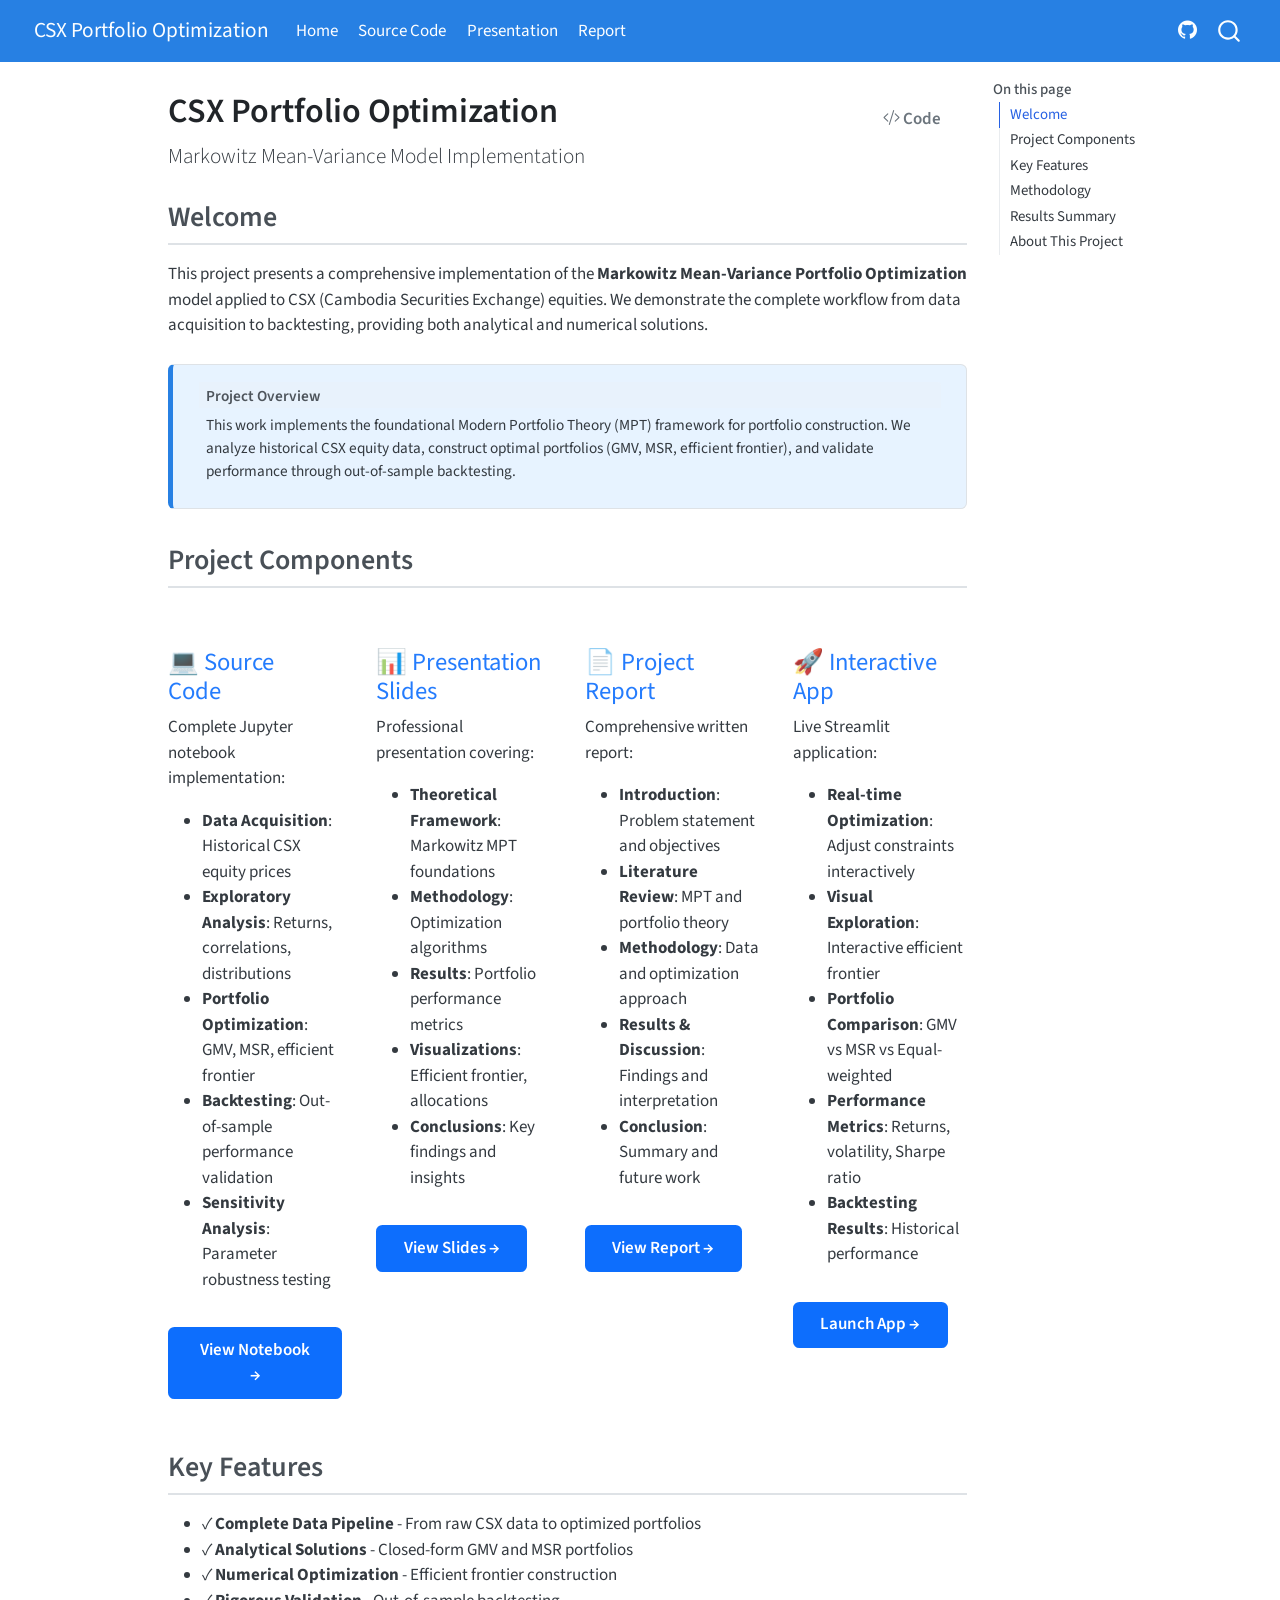
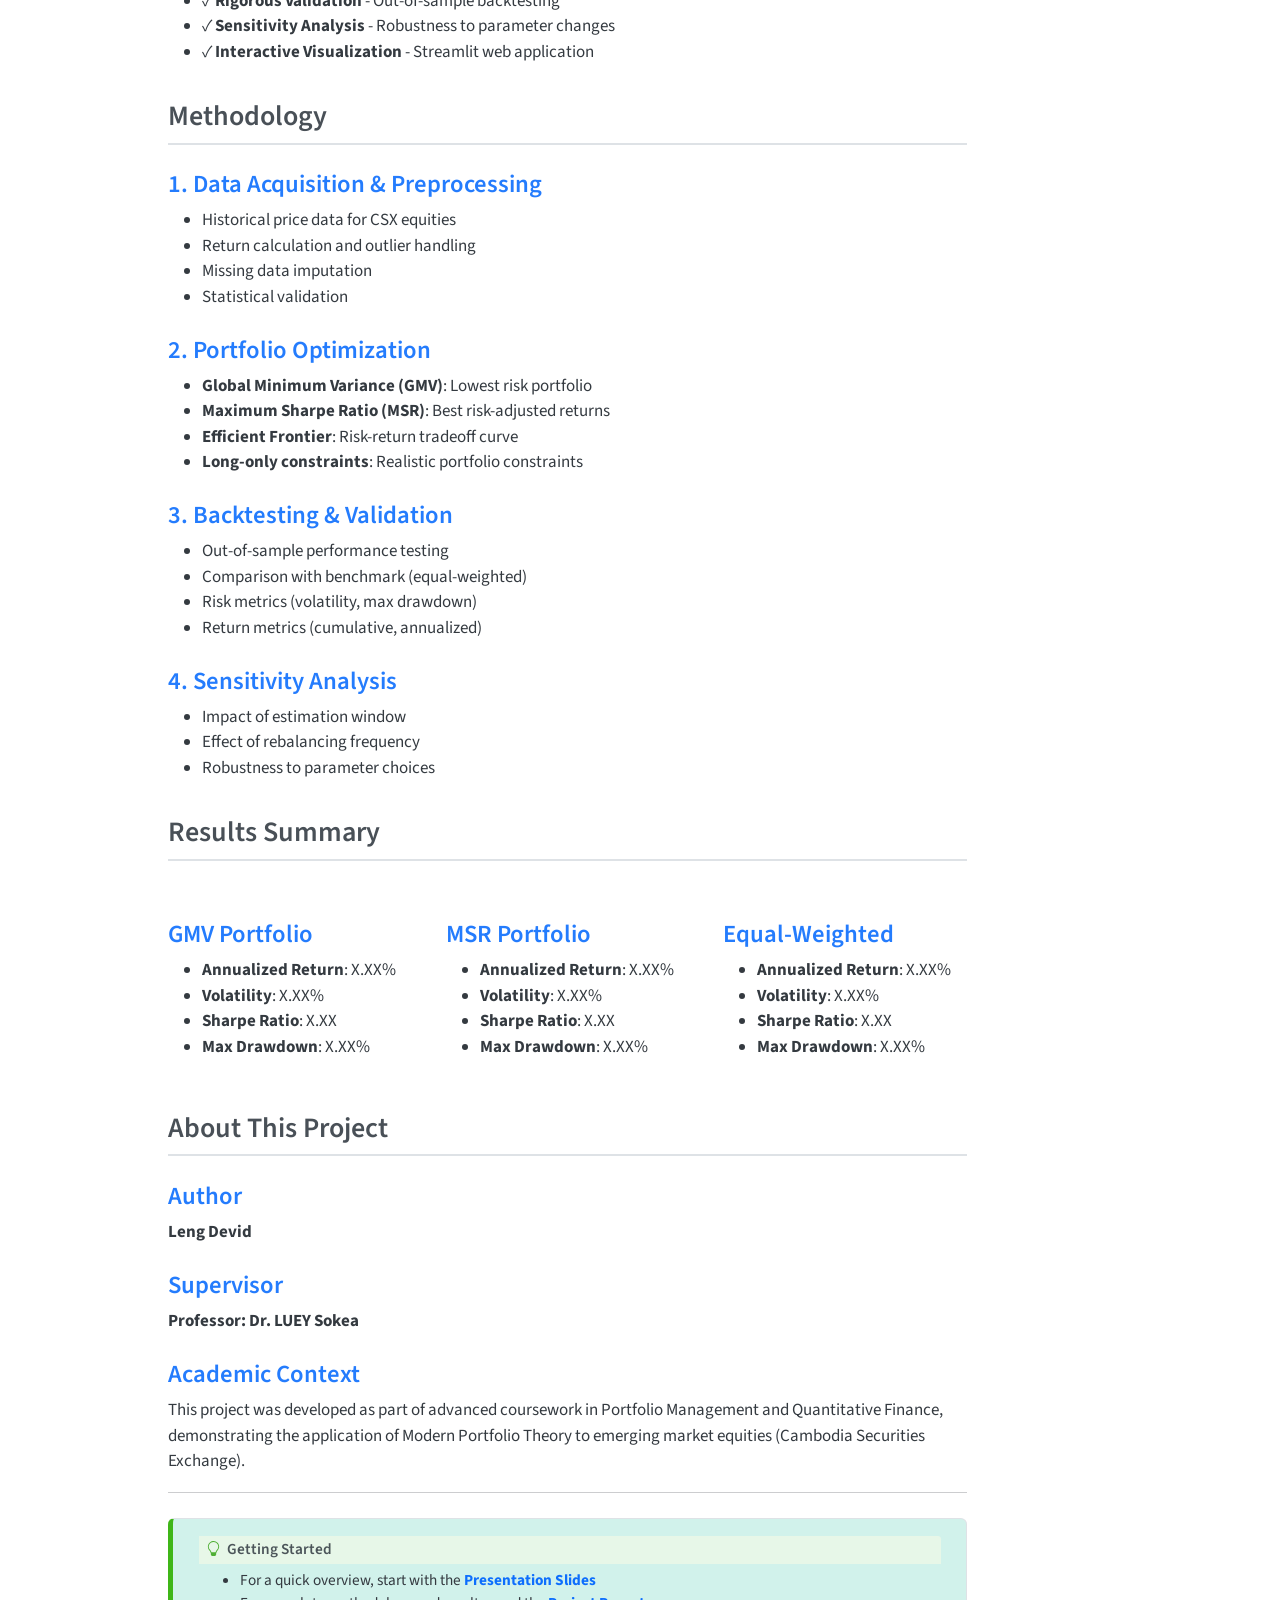
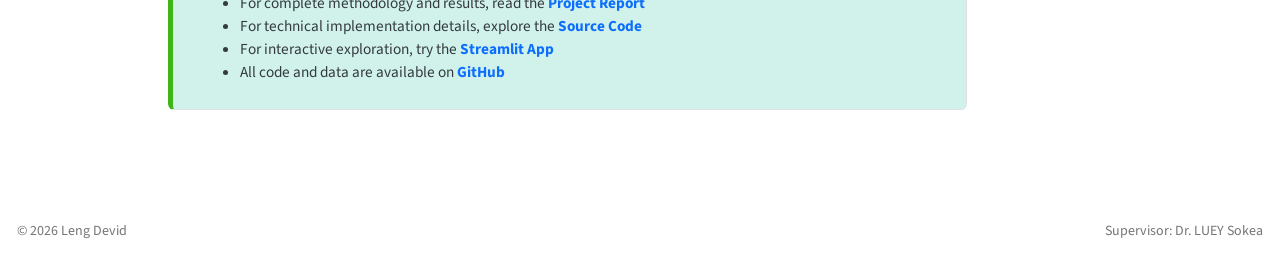
==== docs/index.html @ 21bcdf5c "Initial commit: Add Quarto website for CSX Portfolio Optimization" ====
<!DOCTYPE html>
<html xmlns="http://www.w3.org/1999/xhtml" lang="en" xml:lang="en"><head>

<meta charset="utf-8">
<meta name="generator" content="quarto-1.8.25">

<meta name="viewport" content="width=device-width, initial-scale=1.0, user-scalable=yes">


<title>CSX Portfolio Optimization</title>
<style>
code{white-space: pre-wrap;}
span.smallcaps{font-variant: small-caps;}
div.columns{display: flex; gap: min(4vw, 1.5em);}
div.column{flex: auto; overflow-x: auto;}
div.hanging-indent{margin-left: 1.5em; text-indent: -1.5em;}
ul.task-list{list-style: none;}
ul.task-list li input[type="checkbox"] {
  width: 0.8em;
  margin: 0 0.8em 0.2em -1em; /* quarto-specific, see https://github.com/quarto-dev/quarto-cli/issues/4556 */ 
  vertical-align: middle;
}
/* CSS for syntax highlighting */
html { -webkit-text-size-adjust: 100%; }
pre > code.sourceCode { white-space: pre; position: relative; }
pre > code.sourceCode > span { display: inline-block; line-height: 1.25; }
pre > code.sourceCode > span:empty { height: 1.2em; }
.sourceCode { overflow: visible; }
code.sourceCode > span { color: inherit; text-decoration: inherit; }
div.sourceCode { margin: 1em 0; }
pre.sourceCode { margin: 0; }
@media screen {
div.sourceCode { overflow: auto; }
}
@media print {
pre > code.sourceCode { white-space: pre-wrap; }
pre > code.sourceCode > span { text-indent: -5em; padding-left: 5em; }
}
pre.numberSource code
  { counter-reset: source-line 0; }
pre.numberSource code > span
  { position: relative; left: -4em; counter-increment: source-line; }
pre.numberSource code > span > a:first-child::before
  { content: counter(source-line);
    position: relative; left: -1em; text-align: right; vertical-align: baseline;
    border: none; display: inline-block;
    -webkit-touch-callout: none; -webkit-user-select: none;
    -khtml-user-select: none; -moz-user-select: none;
    -ms-user-select: none; user-select: none;
    padding: 0 4px; width: 4em;
  }
pre.numberSource { margin-left: 3em;  padding-left: 4px; }
div.sourceCode
  {   }
@media screen {
pre > code.sourceCode > span > a:first-child::before { text-decoration: underline; }
}
</style>


<script src="site_libs/quarto-nav/quarto-nav.js"></script>
<script src="site_libs/quarto-nav/headroom.min.js"></script>
<script src="site_libs/clipboard/clipboard.min.js"></script>
<script src="site_libs/quarto-search/autocomplete.umd.js"></script>
<script src="site_libs/quarto-search/fuse.min.js"></script>
<script src="site_libs/quarto-search/quarto-search.js"></script>
<meta name="quarto:offset" content="./">
<link href="./favicon.png" rel="icon" type="image/png">
<script src="site_libs/quarto-html/quarto.js" type="module"></script>
<script src="site_libs/quarto-html/tabsets/tabsets.js" type="module"></script>
<script src="site_libs/quarto-html/axe/axe-check.js" type="module"></script>
<script src="site_libs/quarto-html/popper.min.js"></script>
<script src="site_libs/quarto-html/tippy.umd.min.js"></script>
<script src="site_libs/quarto-html/anchor.min.js"></script>
<link href="site_libs/quarto-html/tippy.css" rel="stylesheet">
<link href="site_libs/quarto-html/quarto-syntax-highlighting-7b89279ff1a6dce999919e0e67d4d9ec.css" rel="stylesheet" id="quarto-text-highlighting-styles">
<script src="site_libs/bootstrap/bootstrap.min.js"></script>
<link href="site_libs/bootstrap/bootstrap-icons.css" rel="stylesheet">
<link href="site_libs/bootstrap/bootstrap-f245066ca199b7326ac6b360085ddf3a.min.css" rel="stylesheet" append-hash="true" id="quarto-bootstrap" data-mode="light">
<script id="quarto-search-options" type="application/json">{
  "location": "navbar",
  "copy-button": false,
  "collapse-after": 3,
  "panel-placement": "end",
  "type": "overlay",
  "limit": 50,
  "keyboard-shortcut": [
    "f",
    "/",
    "s"
  ],
  "show-item-context": false,
  "language": {
    "search-no-results-text": "No results",
    "search-matching-documents-text": "matching documents",
    "search-copy-link-title": "Copy link to search",
    "search-hide-matches-text": "Hide additional matches",
    "search-more-match-text": "more match in this document",
    "search-more-matches-text": "more matches in this document",
    "search-clear-button-title": "Clear",
    "search-text-placeholder": "",
    "search-detached-cancel-button-title": "Cancel",
    "search-submit-button-title": "Submit",
    "search-label": "Search"
  }
}</script>
<style>html{ scroll-behavior: smooth; }</style>


<link rel="stylesheet" href="styles.css">
</head>

<body class="nav-fixed quarto-light">

<div id="quarto-search-results"></div>
  <header id="quarto-header" class="headroom fixed-top">
    <nav class="navbar navbar-expand-lg " data-bs-theme="dark">
      <div class="navbar-container container-fluid">
      <div class="navbar-brand-container mx-auto">
    <a href="./index.html" class="navbar-brand navbar-brand-logo">
    </a>
    <a class="navbar-brand" href="./index.html">
    <span class="navbar-title">CSX Portfolio Optimization</span>
    </a>
  </div>
            <div id="quarto-search" class="" title="Search"></div>
          <button class="navbar-toggler" type="button" data-bs-toggle="collapse" data-bs-target="#navbarCollapse" aria-controls="navbarCollapse" role="menu" aria-expanded="false" aria-label="Toggle navigation" onclick="if (window.quartoToggleHeadroom) { window.quartoToggleHeadroom(); }">
  <span class="navbar-toggler-icon"></span>
</button>
          <div class="collapse navbar-collapse" id="navbarCollapse">
            <ul class="navbar-nav navbar-nav-scroll me-auto">
  <li class="nav-item">
    <a class="nav-link active" href="./index.html" aria-current="page"> 
<span class="menu-text">Home</span></a>
  </li>  
  <li class="nav-item">
    <a class="nav-link" href="./Source_Code/CSX_Portfolio_Optimization.html"> 
<span class="menu-text">Source Code</span></a>
  </li>  
  <li class="nav-item">
    <a class="nav-link" href="./Presentation_Slide/index.html"> 
<span class="menu-text">Presentation</span></a>
  </li>  
  <li class="nav-item">
    <a class="nav-link" href="./Project_Report/index.html"> 
<span class="menu-text">Report</span></a>
  </li>  
</ul>
            <ul class="navbar-nav navbar-nav-scroll ms-auto">
  <li class="nav-item compact">
    <a class="nav-link" href="https://github.com/LENGDEVID/1_CSX_Markowitz_Portfolio_Optimzation"> <i class="bi bi-github" role="img" aria-label="GitHub Repository">
</i> 
<span class="menu-text"></span></a>
  </li>  
</ul>
          </div> <!-- /navcollapse -->
            <div class="quarto-navbar-tools">
</div>
      </div> <!-- /container-fluid -->
    </nav>
</header>
<!-- content -->
<div id="quarto-content" class="quarto-container page-columns page-rows-contents page-layout-article page-navbar">
<!-- sidebar -->
<!-- margin-sidebar -->
    <div id="quarto-margin-sidebar" class="sidebar margin-sidebar">
        <nav id="TOC" role="doc-toc" class="toc-active">
    <h2 id="toc-title">On this page</h2>
   
  <ul>
  <li><a href="#welcome" id="toc-welcome" class="nav-link active" data-scroll-target="#welcome">Welcome</a></li>
  <li><a href="#project-components" id="toc-project-components" class="nav-link" data-scroll-target="#project-components">Project Components</a></li>
  <li><a href="#key-features" id="toc-key-features" class="nav-link" data-scroll-target="#key-features">Key Features</a></li>
  <li><a href="#methodology" id="toc-methodology" class="nav-link" data-scroll-target="#methodology">Methodology</a>
  <ul class="collapse">
  <li><a href="#data-acquisition-preprocessing" id="toc-data-acquisition-preprocessing" class="nav-link" data-scroll-target="#data-acquisition-preprocessing">1. Data Acquisition &amp; Preprocessing</a></li>
  <li><a href="#portfolio-optimization" id="toc-portfolio-optimization" class="nav-link" data-scroll-target="#portfolio-optimization">2. Portfolio Optimization</a></li>
  <li><a href="#backtesting-validation" id="toc-backtesting-validation" class="nav-link" data-scroll-target="#backtesting-validation">3. Backtesting &amp; Validation</a></li>
  <li><a href="#sensitivity-analysis" id="toc-sensitivity-analysis" class="nav-link" data-scroll-target="#sensitivity-analysis">4. Sensitivity Analysis</a></li>
  </ul></li>
  <li><a href="#results-summary" id="toc-results-summary" class="nav-link" data-scroll-target="#results-summary">Results Summary</a></li>
  <li><a href="#about-this-project" id="toc-about-this-project" class="nav-link" data-scroll-target="#about-this-project">About This Project</a>
  <ul class="collapse">
  <li><a href="#author" id="toc-author" class="nav-link" data-scroll-target="#author">Author</a></li>
  <li><a href="#supervisor" id="toc-supervisor" class="nav-link" data-scroll-target="#supervisor">Supervisor</a></li>
  <li><a href="#academic-context" id="toc-academic-context" class="nav-link" data-scroll-target="#academic-context">Academic Context</a></li>
  </ul></li>
  </ul>
</nav>
    </div>
<!-- main -->
<main class="content" id="quarto-document-content">

<header id="title-block-header" class="quarto-title-block default">
<div class="quarto-title">
<div class="quarto-title-block"><div><h1 class="title">CSX Portfolio Optimization</h1><button type="button" class="btn code-tools-button" id="quarto-code-tools-source"><i class="bi"></i> Code</button></div></div>
<p class="subtitle lead">Markowitz Mean-Variance Model Implementation</p>
</div>



<div class="quarto-title-meta">

    
  
    
  </div>
  


</header>


<section id="welcome" class="level2">
<h2 class="anchored" data-anchor-id="welcome">Welcome</h2>
<p>This project presents a comprehensive implementation of the <strong>Markowitz Mean-Variance Portfolio Optimization</strong> model applied to CSX (Cambodia Securities Exchange) equities. We demonstrate the complete workflow from data acquisition to backtesting, providing both analytical and numerical solutions.</p>
<div class="callout callout-style-default callout-note no-icon callout-titled">
<div class="callout-header d-flex align-content-center">
<div class="callout-icon-container">
<i class="callout-icon no-icon"></i>
</div>
<div class="callout-title-container flex-fill">
<span class="screen-reader-only">Note</span>Project Overview
</div>
</div>
<div class="callout-body-container callout-body">
<p>This work implements the foundational Modern Portfolio Theory (MPT) framework for portfolio construction. We analyze historical CSX equity data, construct optimal portfolios (GMV, MSR, efficient frontier), and validate performance through out-of-sample backtesting.</p>
</div>
</div>
</section>
<section id="project-components" class="level2">
<h2 class="anchored" data-anchor-id="project-components">Project Components</h2>
<div class="grid">
<section id="source-code" class="level3 g-col-3">
<h3 class="anchored" data-anchor-id="source-code">💻 <a href="./Source_Code/CSX_Portfolio_Optimization.html">Source Code</a></h3>
<p>Complete Jupyter notebook implementation:</p>
<ul>
<li><strong>Data Acquisition</strong>: Historical CSX equity prices</li>
<li><strong>Exploratory Analysis</strong>: Returns, correlations, distributions</li>
<li><strong>Portfolio Optimization</strong>: GMV, MSR, efficient frontier</li>
<li><strong>Backtesting</strong>: Out-of-sample performance validation</li>
<li><strong>Sensitivity Analysis</strong>: Parameter robustness testing</li>
</ul>
<p><a href="./Source_Code/CSX_Portfolio_Optimization.html" class="btn btn-primary">View Notebook →</a></p>
</section>
<section id="presentation-slides" class="level3 g-col-3">
<h3 class="anchored" data-anchor-id="presentation-slides">📊 <a href="./Presentation_Slide/index.html">Presentation Slides</a></h3>
<p>Professional presentation covering:</p>
<ul>
<li><strong>Theoretical Framework</strong>: Markowitz MPT foundations</li>
<li><strong>Methodology</strong>: Optimization algorithms</li>
<li><strong>Results</strong>: Portfolio performance metrics</li>
<li><strong>Visualizations</strong>: Efficient frontier, allocations</li>
<li><strong>Conclusions</strong>: Key findings and insights</li>
</ul>
<p><a href="./Presentation_Slide/index.html" class="btn btn-primary">View Slides →</a></p>
</section>
<section id="project-report" class="level3 g-col-3">
<h3 class="anchored" data-anchor-id="project-report">📄 <a href="./Project_Report/index.html">Project Report</a></h3>
<p>Comprehensive written report:</p>
<ul>
<li><strong>Introduction</strong>: Problem statement and objectives</li>
<li><strong>Literature Review</strong>: MPT and portfolio theory</li>
<li><strong>Methodology</strong>: Data and optimization approach</li>
<li><strong>Results &amp; Discussion</strong>: Findings and interpretation</li>
<li><strong>Conclusion</strong>: Summary and future work</li>
</ul>
<p><a href="./Project_Report/index.html" class="btn btn-primary">View Report →</a></p>
</section>
<section id="interactive-app" class="level3 g-col-3">
<h3 class="anchored" data-anchor-id="interactive-app">🚀 <a href="https://streamlit.io">Interactive App</a></h3>
<p>Live Streamlit application:</p>
<ul>
<li><strong>Real-time Optimization</strong>: Adjust constraints interactively</li>
<li><strong>Visual Exploration</strong>: Interactive efficient frontier</li>
<li><strong>Portfolio Comparison</strong>: GMV vs MSR vs Equal-weighted</li>
<li><strong>Performance Metrics</strong>: Returns, volatility, Sharpe ratio</li>
<li><strong>Backtesting Results</strong>: Historical performance</li>
</ul>
<p><a href="https://streamlit.io" class="btn btn-primary" target="_blank">Launch App →</a></p>
</section>
</div>
</section>
<section id="key-features" class="level2">
<h2 class="anchored" data-anchor-id="key-features">Key Features</h2>
<ul>
<li>✓ <strong>Complete Data Pipeline</strong> - From raw CSX data to optimized portfolios</li>
<li>✓ <strong>Analytical Solutions</strong> - Closed-form GMV and MSR portfolios</li>
<li>✓ <strong>Numerical Optimization</strong> - Efficient frontier construction</li>
<li>✓ <strong>Rigorous Validation</strong> - Out-of-sample backtesting</li>
<li>✓ <strong>Sensitivity Analysis</strong> - Robustness to parameter changes</li>
<li>✓ <strong>Interactive Visualization</strong> - Streamlit web application</li>
</ul>
</section>
<section id="methodology" class="level2">
<h2 class="anchored" data-anchor-id="methodology">Methodology</h2>
<section id="data-acquisition-preprocessing" class="level3">
<h3 class="anchored" data-anchor-id="data-acquisition-preprocessing">1. Data Acquisition &amp; Preprocessing</h3>
<ul>
<li>Historical price data for CSX equities</li>
<li>Return calculation and outlier handling</li>
<li>Missing data imputation</li>
<li>Statistical validation</li>
</ul>
</section>
<section id="portfolio-optimization" class="level3">
<h3 class="anchored" data-anchor-id="portfolio-optimization">2. Portfolio Optimization</h3>
<ul>
<li><strong>Global Minimum Variance (GMV)</strong>: Lowest risk portfolio</li>
<li><strong>Maximum Sharpe Ratio (MSR)</strong>: Best risk-adjusted returns</li>
<li><strong>Efficient Frontier</strong>: Risk-return tradeoff curve</li>
<li><strong>Long-only constraints</strong>: Realistic portfolio constraints</li>
</ul>
</section>
<section id="backtesting-validation" class="level3">
<h3 class="anchored" data-anchor-id="backtesting-validation">3. Backtesting &amp; Validation</h3>
<ul>
<li>Out-of-sample performance testing</li>
<li>Comparison with benchmark (equal-weighted)</li>
<li>Risk metrics (volatility, max drawdown)</li>
<li>Return metrics (cumulative, annualized)</li>
</ul>
</section>
<section id="sensitivity-analysis" class="level3">
<h3 class="anchored" data-anchor-id="sensitivity-analysis">4. Sensitivity Analysis</h3>
<ul>
<li>Impact of estimation window</li>
<li>Effect of rebalancing frequency</li>
<li>Robustness to parameter choices</li>
</ul>
</section>
</section>
<section id="results-summary" class="level2">
<h2 class="anchored" data-anchor-id="results-summary">Results Summary</h2>
<div class="grid">
<section id="gmv-portfolio" class="level3 g-col-4">
<h3 class="anchored" data-anchor-id="gmv-portfolio">GMV Portfolio</h3>
<ul>
<li><strong>Annualized Return</strong>: X.XX%</li>
<li><strong>Volatility</strong>: X.XX%</li>
<li><strong>Sharpe Ratio</strong>: X.XX</li>
<li><strong>Max Drawdown</strong>: X.XX%</li>
</ul>
</section>
<section id="msr-portfolio" class="level3 g-col-4">
<h3 class="anchored" data-anchor-id="msr-portfolio">MSR Portfolio</h3>
<ul>
<li><strong>Annualized Return</strong>: X.XX%</li>
<li><strong>Volatility</strong>: X.XX%</li>
<li><strong>Sharpe Ratio</strong>: X.XX</li>
<li><strong>Max Drawdown</strong>: X.XX%</li>
</ul>
</section>
<section id="equal-weighted" class="level3 g-col-4">
<h3 class="anchored" data-anchor-id="equal-weighted">Equal-Weighted</h3>
<ul>
<li><strong>Annualized Return</strong>: X.XX%</li>
<li><strong>Volatility</strong>: X.XX%</li>
<li><strong>Sharpe Ratio</strong>: X.XX</li>
<li><strong>Max Drawdown</strong>: X.XX%</li>
</ul>
</section>
</div>
</section>
<section id="about-this-project" class="level2">
<h2 class="anchored" data-anchor-id="about-this-project">About This Project</h2>
<section id="author" class="level3">
<h3 class="anchored" data-anchor-id="author">Author</h3>
<p><strong>Leng Devid</strong></p>
</section>
<section id="supervisor" class="level3">
<h3 class="anchored" data-anchor-id="supervisor">Supervisor</h3>
<p><strong>Professor: Dr.&nbsp;LUEY Sokea</strong></p>
</section>
<section id="academic-context" class="level3">
<h3 class="anchored" data-anchor-id="academic-context">Academic Context</h3>
<p>This project was developed as part of advanced coursework in Portfolio Management and Quantitative Finance, demonstrating the application of Modern Portfolio Theory to emerging market equities (Cambodia Securities Exchange).</p>
<hr>
<div class="callout callout-style-default callout-tip callout-titled">
<div class="callout-header d-flex align-content-center">
<div class="callout-icon-container">
<i class="callout-icon"></i>
</div>
<div class="callout-title-container flex-fill">
<span class="screen-reader-only">Tip</span>Getting Started
</div>
</div>
<div class="callout-body-container callout-body">
<ul>
<li>For a quick overview, start with the <a href="./Presentation_Slide/index.html"><strong>Presentation Slides</strong></a></li>
<li>For complete methodology and results, read the <a href="./Project_Report/index.html"><strong>Project Report</strong></a></li>
<li>For technical implementation details, explore the <a href="./Source_Code/CSX_Portfolio_Optimization.html"><strong>Source Code</strong></a></li>
<li>For interactive exploration, try the <a href="https://streamlit.io"><strong>Streamlit App</strong></a></li>
<li>All code and data are available on <a href="https://github.com/LENGDEVID/1_CSX_Markowitz_Portfolio_Optimzation"><strong>GitHub</strong></a></li>
</ul>
</div>
</div>


<!-- -->

</section>
</section>

</main> <!-- /main -->
<script id="quarto-html-after-body" type="application/javascript">
  window.document.addEventListener("DOMContentLoaded", function (event) {
    const icon = "";
    const anchorJS = new window.AnchorJS();
    anchorJS.options = {
      placement: 'right',
      icon: icon
    };
    anchorJS.add('.anchored');
    const isCodeAnnotation = (el) => {
      for (const clz of el.classList) {
        if (clz.startsWith('code-annotation-')) {                     
          return true;
        }
      }
      return false;
    }
    const onCopySuccess = function(e) {
      // button target
      const button = e.trigger;
      // don't keep focus
      button.blur();
      // flash "checked"
      button.classList.add('code-copy-button-checked');
      var currentTitle = button.getAttribute("title");
      button.setAttribute("title", "Copied!");
      let tooltip;
      if (window.bootstrap) {
        button.setAttribute("data-bs-toggle", "tooltip");
        button.setAttribute("data-bs-placement", "left");
        button.setAttribute("data-bs-title", "Copied!");
        tooltip = new bootstrap.Tooltip(button, 
          { trigger: "manual", 
            customClass: "code-copy-button-tooltip",
            offset: [0, -8]});
        tooltip.show();    
      }
      setTimeout(function() {
        if (tooltip) {
          tooltip.hide();
          button.removeAttribute("data-bs-title");
          button.removeAttribute("data-bs-toggle");
          button.removeAttribute("data-bs-placement");
        }
        button.setAttribute("title", currentTitle);
        button.classList.remove('code-copy-button-checked');
      }, 1000);
      // clear code selection
      e.clearSelection();
    }
    const getTextToCopy = function(trigger) {
      const outerScaffold = trigger.parentElement.cloneNode(true);
      const codeEl = outerScaffold.querySelector('code');
      for (const childEl of codeEl.children) {
        if (isCodeAnnotation(childEl)) {
          childEl.remove();
        }
      }
      return codeEl.innerText;
    }
    const clipboard = new window.ClipboardJS('.code-copy-button:not([data-in-quarto-modal])', {
      text: getTextToCopy
    });
    clipboard.on('success', onCopySuccess);
    if (window.document.getElementById('quarto-embedded-source-code-modal')) {
      const clipboardModal = new window.ClipboardJS('.code-copy-button[data-in-quarto-modal]', {
        text: getTextToCopy,
        container: window.document.getElementById('quarto-embedded-source-code-modal')
      });
      clipboardModal.on('success', onCopySuccess);
    }
    const viewSource = window.document.getElementById('quarto-view-source') ||
                       window.document.getElementById('quarto-code-tools-source');
    if (viewSource) {
      const sourceUrl = viewSource.getAttribute("data-quarto-source-url");
      viewSource.addEventListener("click", function(e) {
        if (sourceUrl) {
          // rstudio viewer pane
          if (/\bcapabilities=\b/.test(window.location)) {
            window.open(sourceUrl);
          } else {
            window.location.href = sourceUrl;
          }
        } else {
          const modal = new bootstrap.Modal(document.getElementById('quarto-embedded-source-code-modal'));
          modal.show();
        }
        return false;
      });
    }
    function toggleCodeHandler(show) {
      return function(e) {
        const detailsSrc = window.document.querySelectorAll(".cell > details > .sourceCode");
        for (let i=0; i<detailsSrc.length; i++) {
          const details = detailsSrc[i].parentElement;
          if (show) {
            details.open = true;
          } else {
            details.removeAttribute("open");
          }
        }
        const cellCodeDivs = window.document.querySelectorAll(".cell > .sourceCode");
        const fromCls = show ? "hidden" : "unhidden";
        const toCls = show ? "unhidden" : "hidden";
        for (let i=0; i<cellCodeDivs.length; i++) {
          const codeDiv = cellCodeDivs[i];
          if (codeDiv.classList.contains(fromCls)) {
            codeDiv.classList.remove(fromCls);
            codeDiv.classList.add(toCls);
          } 
        }
        return false;
      }
    }
    const hideAllCode = window.document.getElementById("quarto-hide-all-code");
    if (hideAllCode) {
      hideAllCode.addEventListener("click", toggleCodeHandler(false));
    }
    const showAllCode = window.document.getElementById("quarto-show-all-code");
    if (showAllCode) {
      showAllCode.addEventListener("click", toggleCodeHandler(true));
    }
      var localhostRegex = new RegExp(/^(?:http|https):\/\/localhost\:?[0-9]*\//);
      var mailtoRegex = new RegExp(/^mailto:/);
        var filterRegex = new RegExp('/' + window.location.host + '/');
      var isInternal = (href) => {
          return filterRegex.test(href) || localhostRegex.test(href) || mailtoRegex.test(href);
      }
      // Inspect non-navigation links and adorn them if external
     var links = window.document.querySelectorAll('a[href]:not(.nav-link):not(.navbar-brand):not(.toc-action):not(.sidebar-link):not(.sidebar-item-toggle):not(.pagination-link):not(.no-external):not([aria-hidden]):not(.dropdown-item):not(.quarto-navigation-tool):not(.about-link)');
      for (var i=0; i<links.length; i++) {
        const link = links[i];
        if (!isInternal(link.href)) {
          // undo the damage that might have been done by quarto-nav.js in the case of
          // links that we want to consider external
          if (link.dataset.originalHref !== undefined) {
            link.href = link.dataset.originalHref;
          }
            // target, if specified
            link.setAttribute("target", "_blank");
            if (link.getAttribute("rel") === null) {
              link.setAttribute("rel", "noopener");
            }
        }
      }
    function tippyHover(el, contentFn, onTriggerFn, onUntriggerFn) {
      const config = {
        allowHTML: true,
        maxWidth: 500,
        delay: 100,
        arrow: false,
        appendTo: function(el) {
            return el.parentElement;
        },
        interactive: true,
        interactiveBorder: 10,
        theme: 'quarto',
        placement: 'bottom-start',
      };
      if (contentFn) {
        config.content = contentFn;
      }
      if (onTriggerFn) {
        config.onTrigger = onTriggerFn;
      }
      if (onUntriggerFn) {
        config.onUntrigger = onUntriggerFn;
      }
      window.tippy(el, config); 
    }
    const noterefs = window.document.querySelectorAll('a[role="doc-noteref"]');
    for (var i=0; i<noterefs.length; i++) {
      const ref = noterefs[i];
      tippyHover(ref, function() {
        // use id or data attribute instead here
        let href = ref.getAttribute('data-footnote-href') || ref.getAttribute('href');
        try { href = new URL(href).hash; } catch {}
        const id = href.replace(/^#\/?/, "");
        const note = window.document.getElementById(id);
        if (note) {
          return note.innerHTML;
        } else {
          return "";
        }
      });
    }
    const xrefs = window.document.querySelectorAll('a.quarto-xref');
    const processXRef = (id, note) => {
      // Strip column container classes
      const stripColumnClz = (el) => {
        el.classList.remove("page-full", "page-columns");
        if (el.children) {
          for (const child of el.children) {
            stripColumnClz(child);
          }
        }
      }
      stripColumnClz(note)
      if (id === null || id.startsWith('sec-')) {
        // Special case sections, only their first couple elements
        const container = document.createElement("div");
        if (note.children && note.children.length > 2) {
          container.appendChild(note.children[0].cloneNode(true));
          for (let i = 1; i < note.children.length; i++) {
            const child = note.children[i];
            if (child.tagName === "P" && child.innerText === "") {
              continue;
            } else {
              container.appendChild(child.cloneNode(true));
              break;
            }
          }
          if (window.Quarto?.typesetMath) {
            window.Quarto.typesetMath(container);
          }
          return container.innerHTML
        } else {
          if (window.Quarto?.typesetMath) {
            window.Quarto.typesetMath(note);
          }
          return note.innerHTML;
        }
      } else {
        // Remove any anchor links if they are present
        const anchorLink = note.querySelector('a.anchorjs-link');
        if (anchorLink) {
          anchorLink.remove();
        }
        if (window.Quarto?.typesetMath) {
          window.Quarto.typesetMath(note);
        }
        if (note.classList.contains("callout")) {
          return note.outerHTML;
        } else {
          return note.innerHTML;
        }
      }
    }
    for (var i=0; i<xrefs.length; i++) {
      const xref = xrefs[i];
      tippyHover(xref, undefined, function(instance) {
        instance.disable();
        let url = xref.getAttribute('href');
        let hash = undefined; 
        if (url.startsWith('#')) {
          hash = url;
        } else {
          try { hash = new URL(url).hash; } catch {}
        }
        if (hash) {
          const id = hash.replace(/^#\/?/, "");
          const note = window.document.getElementById(id);
          if (note !== null) {
            try {
              const html = processXRef(id, note.cloneNode(true));
              instance.setContent(html);
            } finally {
              instance.enable();
              instance.show();
            }
          } else {
            // See if we can fetch this
            fetch(url.split('#')[0])
            .then(res => res.text())
            .then(html => {
              const parser = new DOMParser();
              const htmlDoc = parser.parseFromString(html, "text/html");
              const note = htmlDoc.getElementById(id);
              if (note !== null) {
                const html = processXRef(id, note);
                instance.setContent(html);
              } 
            }).finally(() => {
              instance.enable();
              instance.show();
            });
          }
        } else {
          // See if we can fetch a full url (with no hash to target)
          // This is a special case and we should probably do some content thinning / targeting
          fetch(url)
          .then(res => res.text())
          .then(html => {
            const parser = new DOMParser();
            const htmlDoc = parser.parseFromString(html, "text/html");
            const note = htmlDoc.querySelector('main.content');
            if (note !== null) {
              // This should only happen for chapter cross references
              // (since there is no id in the URL)
              // remove the first header
              if (note.children.length > 0 && note.children[0].tagName === "HEADER") {
                note.children[0].remove();
              }
              const html = processXRef(null, note);
              instance.setContent(html);
            } 
          }).finally(() => {
            instance.enable();
            instance.show();
          });
        }
      }, function(instance) {
      });
    }
        let selectedAnnoteEl;
        const selectorForAnnotation = ( cell, annotation) => {
          let cellAttr = 'data-code-cell="' + cell + '"';
          let lineAttr = 'data-code-annotation="' +  annotation + '"';
          const selector = 'span[' + cellAttr + '][' + lineAttr + ']';
          return selector;
        }
        const selectCodeLines = (annoteEl) => {
          const doc = window.document;
          const targetCell = annoteEl.getAttribute("data-target-cell");
          const targetAnnotation = annoteEl.getAttribute("data-target-annotation");
          const annoteSpan = window.document.querySelector(selectorForAnnotation(targetCell, targetAnnotation));
          const lines = annoteSpan.getAttribute("data-code-lines").split(",");
          const lineIds = lines.map((line) => {
            return targetCell + "-" + line;
          })
          let top = null;
          let height = null;
          let parent = null;
          if (lineIds.length > 0) {
              //compute the position of the single el (top and bottom and make a div)
              const el = window.document.getElementById(lineIds[0]);
              top = el.offsetTop;
              height = el.offsetHeight;
              parent = el.parentElement.parentElement;
            if (lineIds.length > 1) {
              const lastEl = window.document.getElementById(lineIds[lineIds.length - 1]);
              const bottom = lastEl.offsetTop + lastEl.offsetHeight;
              height = bottom - top;
            }
            if (top !== null && height !== null && parent !== null) {
              // cook up a div (if necessary) and position it 
              let div = window.document.getElementById("code-annotation-line-highlight");
              if (div === null) {
                div = window.document.createElement("div");
                div.setAttribute("id", "code-annotation-line-highlight");
                div.style.position = 'absolute';
                parent.appendChild(div);
              }
              div.style.top = top - 2 + "px";
              div.style.height = height + 4 + "px";
              div.style.left = 0;
              let gutterDiv = window.document.getElementById("code-annotation-line-highlight-gutter");
              if (gutterDiv === null) {
                gutterDiv = window.document.createElement("div");
                gutterDiv.setAttribute("id", "code-annotation-line-highlight-gutter");
                gutterDiv.style.position = 'absolute';
                const codeCell = window.document.getElementById(targetCell);
                const gutter = codeCell.querySelector('.code-annotation-gutter');
                gutter.appendChild(gutterDiv);
              }
              gutterDiv.style.top = top - 2 + "px";
              gutterDiv.style.height = height + 4 + "px";
            }
            selectedAnnoteEl = annoteEl;
          }
        };
        const unselectCodeLines = () => {
          const elementsIds = ["code-annotation-line-highlight", "code-annotation-line-highlight-gutter"];
          elementsIds.forEach((elId) => {
            const div = window.document.getElementById(elId);
            if (div) {
              div.remove();
            }
          });
          selectedAnnoteEl = undefined;
        };
          // Handle positioning of the toggle
      window.addEventListener(
        "resize",
        throttle(() => {
          elRect = undefined;
          if (selectedAnnoteEl) {
            selectCodeLines(selectedAnnoteEl);
          }
        }, 10)
      );
      function throttle(fn, ms) {
      let throttle = false;
      let timer;
        return (...args) => {
          if(!throttle) { // first call gets through
              fn.apply(this, args);
              throttle = true;
          } else { // all the others get throttled
              if(timer) clearTimeout(timer); // cancel #2
              timer = setTimeout(() => {
                fn.apply(this, args);
                timer = throttle = false;
              }, ms);
          }
        };
      }
        // Attach click handler to the DT
        const annoteDls = window.document.querySelectorAll('dt[data-target-cell]');
        for (const annoteDlNode of annoteDls) {
          annoteDlNode.addEventListener('click', (event) => {
            const clickedEl = event.target;
            if (clickedEl !== selectedAnnoteEl) {
              unselectCodeLines();
              const activeEl = window.document.querySelector('dt[data-target-cell].code-annotation-active');
              if (activeEl) {
                activeEl.classList.remove('code-annotation-active');
              }
              selectCodeLines(clickedEl);
              clickedEl.classList.add('code-annotation-active');
            } else {
              // Unselect the line
              unselectCodeLines();
              clickedEl.classList.remove('code-annotation-active');
            }
          });
        }
    const findCites = (el) => {
      const parentEl = el.parentElement;
      if (parentEl) {
        const cites = parentEl.dataset.cites;
        if (cites) {
          return {
            el,
            cites: cites.split(' ')
          };
        } else {
          return findCites(el.parentElement)
        }
      } else {
        return undefined;
      }
    };
    var bibliorefs = window.document.querySelectorAll('a[role="doc-biblioref"]');
    for (var i=0; i<bibliorefs.length; i++) {
      const ref = bibliorefs[i];
      const citeInfo = findCites(ref);
      if (citeInfo) {
        tippyHover(citeInfo.el, function() {
          var popup = window.document.createElement('div');
          citeInfo.cites.forEach(function(cite) {
            var citeDiv = window.document.createElement('div');
            citeDiv.classList.add('hanging-indent');
            citeDiv.classList.add('csl-entry');
            var biblioDiv = window.document.getElementById('ref-' + cite);
            if (biblioDiv) {
              citeDiv.innerHTML = biblioDiv.innerHTML;
            }
            popup.appendChild(citeDiv);
          });
          return popup.innerHTML;
        });
      }
    }
  });
  </script><div class="modal fade" id="quarto-embedded-source-code-modal" tabindex="-1" aria-labelledby="quarto-embedded-source-code-modal-label" aria-hidden="true"><div class="modal-dialog modal-dialog-scrollable"><div class="modal-content"><div class="modal-header"><h5 class="modal-title" id="quarto-embedded-source-code-modal-label">Source Code</h5><button class="btn-close" data-bs-dismiss="modal"></button></div><div class="modal-body"><div class="">
<div class="code-copy-outer-scaffold"><div class="sourceCode" id="cb1" data-shortcodes="false"><pre class="sourceCode markdown code-with-copy"><code class="sourceCode markdown"><span id="cb1-1"><a href="#cb1-1" aria-hidden="true" tabindex="-1"></a><span class="co">---</span></span>
<span id="cb1-2"><a href="#cb1-2" aria-hidden="true" tabindex="-1"></a><span class="an">title:</span><span class="co"> "CSX Portfolio Optimization"</span></span>
<span id="cb1-3"><a href="#cb1-3" aria-hidden="true" tabindex="-1"></a><span class="an">subtitle:</span><span class="co"> "Markowitz Mean-Variance Model Implementation"</span></span>
<span id="cb1-4"><a href="#cb1-4" aria-hidden="true" tabindex="-1"></a><span class="co">---</span></span>
<span id="cb1-5"><a href="#cb1-5" aria-hidden="true" tabindex="-1"></a></span>
<span id="cb1-6"><a href="#cb1-6" aria-hidden="true" tabindex="-1"></a><span class="fu">## Welcome</span></span>
<span id="cb1-7"><a href="#cb1-7" aria-hidden="true" tabindex="-1"></a></span>
<span id="cb1-8"><a href="#cb1-8" aria-hidden="true" tabindex="-1"></a>This project presents a comprehensive implementation of the **Markowitz Mean-Variance Portfolio Optimization** model applied to CSX (Cambodia Securities Exchange) equities. We demonstrate the complete workflow from data acquisition to backtesting, providing both analytical and numerical solutions.</span>
<span id="cb1-9"><a href="#cb1-9" aria-hidden="true" tabindex="-1"></a></span>
<span id="cb1-10"><a href="#cb1-10" aria-hidden="true" tabindex="-1"></a>::: {.callout-note icon=false}</span>
<span id="cb1-11"><a href="#cb1-11" aria-hidden="true" tabindex="-1"></a><span class="fu">## Project Overview</span></span>
<span id="cb1-12"><a href="#cb1-12" aria-hidden="true" tabindex="-1"></a>This work implements the foundational Modern Portfolio Theory (MPT) framework for portfolio construction. We analyze historical CSX equity data, construct optimal portfolios (GMV, MSR, efficient frontier), and validate performance through out-of-sample backtesting.</span>
<span id="cb1-13"><a href="#cb1-13" aria-hidden="true" tabindex="-1"></a>:::</span>
<span id="cb1-14"><a href="#cb1-14" aria-hidden="true" tabindex="-1"></a></span>
<span id="cb1-15"><a href="#cb1-15" aria-hidden="true" tabindex="-1"></a><span class="fu">## Project Components</span></span>
<span id="cb1-16"><a href="#cb1-16" aria-hidden="true" tabindex="-1"></a></span>
<span id="cb1-17"><a href="#cb1-17" aria-hidden="true" tabindex="-1"></a>::: {.grid}</span>
<span id="cb1-18"><a href="#cb1-18" aria-hidden="true" tabindex="-1"></a></span>
<span id="cb1-19"><a href="#cb1-19" aria-hidden="true" tabindex="-1"></a>::: {.g-col-3}</span>
<span id="cb1-20"><a href="#cb1-20" aria-hidden="true" tabindex="-1"></a><span class="fu">### 💻 [Source Code](Source_Code/CSX_Portfolio_Optimization.ipynb)</span></span>
<span id="cb1-21"><a href="#cb1-21" aria-hidden="true" tabindex="-1"></a></span>
<span id="cb1-22"><a href="#cb1-22" aria-hidden="true" tabindex="-1"></a>Complete Jupyter notebook implementation:</span>
<span id="cb1-23"><a href="#cb1-23" aria-hidden="true" tabindex="-1"></a></span>
<span id="cb1-24"><a href="#cb1-24" aria-hidden="true" tabindex="-1"></a><span class="ss">- </span>**Data Acquisition**: Historical CSX equity prices</span>
<span id="cb1-25"><a href="#cb1-25" aria-hidden="true" tabindex="-1"></a><span class="ss">- </span>**Exploratory Analysis**: Returns, correlations, distributions</span>
<span id="cb1-26"><a href="#cb1-26" aria-hidden="true" tabindex="-1"></a><span class="ss">- </span>**Portfolio Optimization**: GMV, MSR, efficient frontier</span>
<span id="cb1-27"><a href="#cb1-27" aria-hidden="true" tabindex="-1"></a><span class="ss">- </span>**Backtesting**: Out-of-sample performance validation</span>
<span id="cb1-28"><a href="#cb1-28" aria-hidden="true" tabindex="-1"></a><span class="ss">- </span>**Sensitivity Analysis**: Parameter robustness testing</span>
<span id="cb1-29"><a href="#cb1-29" aria-hidden="true" tabindex="-1"></a></span>
<span id="cb1-30"><a href="#cb1-30" aria-hidden="true" tabindex="-1"></a><span class="co">[</span><span class="ot">View Notebook →</span><span class="co">](Source_Code/CSX_Portfolio_Optimization.ipynb)</span>{.btn .btn-primary}</span>
<span id="cb1-31"><a href="#cb1-31" aria-hidden="true" tabindex="-1"></a>:::</span>
<span id="cb1-32"><a href="#cb1-32" aria-hidden="true" tabindex="-1"></a></span>
<span id="cb1-33"><a href="#cb1-33" aria-hidden="true" tabindex="-1"></a>::: {.g-col-3}</span>
<span id="cb1-34"><a href="#cb1-34" aria-hidden="true" tabindex="-1"></a><span class="fu">### 📊 [Presentation Slides](Presentation_Slide/index.qmd)</span></span>
<span id="cb1-35"><a href="#cb1-35" aria-hidden="true" tabindex="-1"></a></span>
<span id="cb1-36"><a href="#cb1-36" aria-hidden="true" tabindex="-1"></a>Professional presentation covering:</span>
<span id="cb1-37"><a href="#cb1-37" aria-hidden="true" tabindex="-1"></a></span>
<span id="cb1-38"><a href="#cb1-38" aria-hidden="true" tabindex="-1"></a><span class="ss">- </span>**Theoretical Framework**: Markowitz MPT foundations</span>
<span id="cb1-39"><a href="#cb1-39" aria-hidden="true" tabindex="-1"></a><span class="ss">- </span>**Methodology**: Optimization algorithms</span>
<span id="cb1-40"><a href="#cb1-40" aria-hidden="true" tabindex="-1"></a><span class="ss">- </span>**Results**: Portfolio performance metrics</span>
<span id="cb1-41"><a href="#cb1-41" aria-hidden="true" tabindex="-1"></a><span class="ss">- </span>**Visualizations**: Efficient frontier, allocations</span>
<span id="cb1-42"><a href="#cb1-42" aria-hidden="true" tabindex="-1"></a><span class="ss">- </span>**Conclusions**: Key findings and insights</span>
<span id="cb1-43"><a href="#cb1-43" aria-hidden="true" tabindex="-1"></a></span>
<span id="cb1-44"><a href="#cb1-44" aria-hidden="true" tabindex="-1"></a><span class="co">[</span><span class="ot">View Slides →</span><span class="co">](Presentation_Slide/index.qmd)</span>{.btn .btn-primary}</span>
<span id="cb1-45"><a href="#cb1-45" aria-hidden="true" tabindex="-1"></a>:::</span>
<span id="cb1-46"><a href="#cb1-46" aria-hidden="true" tabindex="-1"></a></span>
<span id="cb1-47"><a href="#cb1-47" aria-hidden="true" tabindex="-1"></a>::: {.g-col-3}</span>
<span id="cb1-48"><a href="#cb1-48" aria-hidden="true" tabindex="-1"></a><span class="fu">### 📄 [Project Report](Project_Report/index.qmd)</span></span>
<span id="cb1-49"><a href="#cb1-49" aria-hidden="true" tabindex="-1"></a></span>
<span id="cb1-50"><a href="#cb1-50" aria-hidden="true" tabindex="-1"></a>Comprehensive written report:</span>
<span id="cb1-51"><a href="#cb1-51" aria-hidden="true" tabindex="-1"></a></span>
<span id="cb1-52"><a href="#cb1-52" aria-hidden="true" tabindex="-1"></a><span class="ss">- </span>**Introduction**: Problem statement and objectives</span>
<span id="cb1-53"><a href="#cb1-53" aria-hidden="true" tabindex="-1"></a><span class="ss">- </span>**Literature Review**: MPT and portfolio theory</span>
<span id="cb1-54"><a href="#cb1-54" aria-hidden="true" tabindex="-1"></a><span class="ss">- </span>**Methodology**: Data and optimization approach</span>
<span id="cb1-55"><a href="#cb1-55" aria-hidden="true" tabindex="-1"></a><span class="ss">- </span>**Results &amp; Discussion**: Findings and interpretation</span>
<span id="cb1-56"><a href="#cb1-56" aria-hidden="true" tabindex="-1"></a><span class="ss">- </span>**Conclusion**: Summary and future work</span>
<span id="cb1-57"><a href="#cb1-57" aria-hidden="true" tabindex="-1"></a></span>
<span id="cb1-58"><a href="#cb1-58" aria-hidden="true" tabindex="-1"></a><span class="co">[</span><span class="ot">View Report →</span><span class="co">](Project_Report/index.qmd)</span>{.btn .btn-primary}</span>
<span id="cb1-59"><a href="#cb1-59" aria-hidden="true" tabindex="-1"></a>:::</span>
<span id="cb1-60"><a href="#cb1-60" aria-hidden="true" tabindex="-1"></a></span>
<span id="cb1-61"><a href="#cb1-61" aria-hidden="true" tabindex="-1"></a>::: {.g-col-3}</span>
<span id="cb1-62"><a href="#cb1-62" aria-hidden="true" tabindex="-1"></a><span class="fu">### 🚀 [Interactive App](https://streamlit.io)</span></span>
<span id="cb1-63"><a href="#cb1-63" aria-hidden="true" tabindex="-1"></a></span>
<span id="cb1-64"><a href="#cb1-64" aria-hidden="true" tabindex="-1"></a>Live Streamlit application:</span>
<span id="cb1-65"><a href="#cb1-65" aria-hidden="true" tabindex="-1"></a></span>
<span id="cb1-66"><a href="#cb1-66" aria-hidden="true" tabindex="-1"></a><span class="ss">- </span>**Real-time Optimization**: Adjust constraints interactively</span>
<span id="cb1-67"><a href="#cb1-67" aria-hidden="true" tabindex="-1"></a><span class="ss">- </span>**Visual Exploration**: Interactive efficient frontier</span>
<span id="cb1-68"><a href="#cb1-68" aria-hidden="true" tabindex="-1"></a><span class="ss">- </span>**Portfolio Comparison**: GMV vs MSR vs Equal-weighted</span>
<span id="cb1-69"><a href="#cb1-69" aria-hidden="true" tabindex="-1"></a><span class="ss">- </span>**Performance Metrics**: Returns, volatility, Sharpe ratio</span>
<span id="cb1-70"><a href="#cb1-70" aria-hidden="true" tabindex="-1"></a><span class="ss">- </span>**Backtesting Results**: Historical performance</span>
<span id="cb1-71"><a href="#cb1-71" aria-hidden="true" tabindex="-1"></a></span>
<span id="cb1-72"><a href="#cb1-72" aria-hidden="true" tabindex="-1"></a><span class="co">[</span><span class="ot">Launch App →</span><span class="co">](https://streamlit.io)</span>{.btn .btn-primary target="_blank"}</span>
<span id="cb1-73"><a href="#cb1-73" aria-hidden="true" tabindex="-1"></a>:::</span>
<span id="cb1-74"><a href="#cb1-74" aria-hidden="true" tabindex="-1"></a></span>
<span id="cb1-75"><a href="#cb1-75" aria-hidden="true" tabindex="-1"></a>:::</span>
<span id="cb1-76"><a href="#cb1-76" aria-hidden="true" tabindex="-1"></a></span>
<span id="cb1-77"><a href="#cb1-77" aria-hidden="true" tabindex="-1"></a><span class="fu">## Key Features</span></span>
<span id="cb1-78"><a href="#cb1-78" aria-hidden="true" tabindex="-1"></a></span>
<span id="cb1-79"><a href="#cb1-79" aria-hidden="true" tabindex="-1"></a><span class="ss">- </span>✓ **Complete Data Pipeline** - From raw CSX data to optimized portfolios</span>
<span id="cb1-80"><a href="#cb1-80" aria-hidden="true" tabindex="-1"></a><span class="ss">- </span>✓ **Analytical Solutions** - Closed-form GMV and MSR portfolios</span>
<span id="cb1-81"><a href="#cb1-81" aria-hidden="true" tabindex="-1"></a><span class="ss">- </span>✓ **Numerical Optimization** - Efficient frontier construction</span>
<span id="cb1-82"><a href="#cb1-82" aria-hidden="true" tabindex="-1"></a><span class="ss">- </span>✓ **Rigorous Validation** - Out-of-sample backtesting</span>
<span id="cb1-83"><a href="#cb1-83" aria-hidden="true" tabindex="-1"></a><span class="ss">- </span>✓ **Sensitivity Analysis** - Robustness to parameter changes</span>
<span id="cb1-84"><a href="#cb1-84" aria-hidden="true" tabindex="-1"></a><span class="ss">- </span>✓ **Interactive Visualization** - Streamlit web application</span>
<span id="cb1-85"><a href="#cb1-85" aria-hidden="true" tabindex="-1"></a></span>
<span id="cb1-86"><a href="#cb1-86" aria-hidden="true" tabindex="-1"></a><span class="fu">## Methodology</span></span>
<span id="cb1-87"><a href="#cb1-87" aria-hidden="true" tabindex="-1"></a></span>
<span id="cb1-88"><a href="#cb1-88" aria-hidden="true" tabindex="-1"></a><span class="fu">### 1. Data Acquisition &amp; Preprocessing</span></span>
<span id="cb1-89"><a href="#cb1-89" aria-hidden="true" tabindex="-1"></a><span class="ss">- </span>Historical price data for CSX equities</span>
<span id="cb1-90"><a href="#cb1-90" aria-hidden="true" tabindex="-1"></a><span class="ss">- </span>Return calculation and outlier handling</span>
<span id="cb1-91"><a href="#cb1-91" aria-hidden="true" tabindex="-1"></a><span class="ss">- </span>Missing data imputation</span>
<span id="cb1-92"><a href="#cb1-92" aria-hidden="true" tabindex="-1"></a><span class="ss">- </span>Statistical validation</span>
<span id="cb1-93"><a href="#cb1-93" aria-hidden="true" tabindex="-1"></a></span>
<span id="cb1-94"><a href="#cb1-94" aria-hidden="true" tabindex="-1"></a><span class="fu">### 2. Portfolio Optimization</span></span>
<span id="cb1-95"><a href="#cb1-95" aria-hidden="true" tabindex="-1"></a><span class="ss">- </span>**Global Minimum Variance (GMV)**: Lowest risk portfolio</span>
<span id="cb1-96"><a href="#cb1-96" aria-hidden="true" tabindex="-1"></a><span class="ss">- </span>**Maximum Sharpe Ratio (MSR)**: Best risk-adjusted returns</span>
<span id="cb1-97"><a href="#cb1-97" aria-hidden="true" tabindex="-1"></a><span class="ss">- </span>**Efficient Frontier**: Risk-return tradeoff curve</span>
<span id="cb1-98"><a href="#cb1-98" aria-hidden="true" tabindex="-1"></a><span class="ss">- </span>**Long-only constraints**: Realistic portfolio constraints</span>
<span id="cb1-99"><a href="#cb1-99" aria-hidden="true" tabindex="-1"></a></span>
<span id="cb1-100"><a href="#cb1-100" aria-hidden="true" tabindex="-1"></a><span class="fu">### 3. Backtesting &amp; Validation</span></span>
<span id="cb1-101"><a href="#cb1-101" aria-hidden="true" tabindex="-1"></a><span class="ss">- </span>Out-of-sample performance testing</span>
<span id="cb1-102"><a href="#cb1-102" aria-hidden="true" tabindex="-1"></a><span class="ss">- </span>Comparison with benchmark (equal-weighted)</span>
<span id="cb1-103"><a href="#cb1-103" aria-hidden="true" tabindex="-1"></a><span class="ss">- </span>Risk metrics (volatility, max drawdown)</span>
<span id="cb1-104"><a href="#cb1-104" aria-hidden="true" tabindex="-1"></a><span class="ss">- </span>Return metrics (cumulative, annualized)</span>
<span id="cb1-105"><a href="#cb1-105" aria-hidden="true" tabindex="-1"></a></span>
<span id="cb1-106"><a href="#cb1-106" aria-hidden="true" tabindex="-1"></a><span class="fu">### 4. Sensitivity Analysis</span></span>
<span id="cb1-107"><a href="#cb1-107" aria-hidden="true" tabindex="-1"></a><span class="ss">- </span>Impact of estimation window</span>
<span id="cb1-108"><a href="#cb1-108" aria-hidden="true" tabindex="-1"></a><span class="ss">- </span>Effect of rebalancing frequency</span>
<span id="cb1-109"><a href="#cb1-109" aria-hidden="true" tabindex="-1"></a><span class="ss">- </span>Robustness to parameter choices</span>
<span id="cb1-110"><a href="#cb1-110" aria-hidden="true" tabindex="-1"></a></span>
<span id="cb1-111"><a href="#cb1-111" aria-hidden="true" tabindex="-1"></a><span class="fu">## Results Summary</span></span>
<span id="cb1-112"><a href="#cb1-112" aria-hidden="true" tabindex="-1"></a></span>
<span id="cb1-113"><a href="#cb1-113" aria-hidden="true" tabindex="-1"></a>::: {.grid}</span>
<span id="cb1-114"><a href="#cb1-114" aria-hidden="true" tabindex="-1"></a></span>
<span id="cb1-115"><a href="#cb1-115" aria-hidden="true" tabindex="-1"></a>::: {.g-col-4}</span>
<span id="cb1-116"><a href="#cb1-116" aria-hidden="true" tabindex="-1"></a><span class="fu">### GMV Portfolio</span></span>
<span id="cb1-117"><a href="#cb1-117" aria-hidden="true" tabindex="-1"></a><span class="ss">- </span>**Annualized Return**: X.XX%</span>
<span id="cb1-118"><a href="#cb1-118" aria-hidden="true" tabindex="-1"></a><span class="ss">- </span>**Volatility**: X.XX%</span>
<span id="cb1-119"><a href="#cb1-119" aria-hidden="true" tabindex="-1"></a><span class="ss">- </span>**Sharpe Ratio**: X.XX</span>
<span id="cb1-120"><a href="#cb1-120" aria-hidden="true" tabindex="-1"></a><span class="ss">- </span>**Max Drawdown**: X.XX%</span>
<span id="cb1-121"><a href="#cb1-121" aria-hidden="true" tabindex="-1"></a>:::</span>
<span id="cb1-122"><a href="#cb1-122" aria-hidden="true" tabindex="-1"></a></span>
<span id="cb1-123"><a href="#cb1-123" aria-hidden="true" tabindex="-1"></a>::: {.g-col-4}</span>
<span id="cb1-124"><a href="#cb1-124" aria-hidden="true" tabindex="-1"></a><span class="fu">### MSR Portfolio</span></span>
<span id="cb1-125"><a href="#cb1-125" aria-hidden="true" tabindex="-1"></a><span class="ss">- </span>**Annualized Return**: X.XX%</span>
<span id="cb1-126"><a href="#cb1-126" aria-hidden="true" tabindex="-1"></a><span class="ss">- </span>**Volatility**: X.XX%</span>
<span id="cb1-127"><a href="#cb1-127" aria-hidden="true" tabindex="-1"></a><span class="ss">- </span>**Sharpe Ratio**: X.XX</span>
<span id="cb1-128"><a href="#cb1-128" aria-hidden="true" tabindex="-1"></a><span class="ss">- </span>**Max Drawdown**: X.XX%</span>
<span id="cb1-129"><a href="#cb1-129" aria-hidden="true" tabindex="-1"></a>:::</span>
<span id="cb1-130"><a href="#cb1-130" aria-hidden="true" tabindex="-1"></a></span>
<span id="cb1-131"><a href="#cb1-131" aria-hidden="true" tabindex="-1"></a>::: {.g-col-4}</span>
<span id="cb1-132"><a href="#cb1-132" aria-hidden="true" tabindex="-1"></a><span class="fu">### Equal-Weighted</span></span>
<span id="cb1-133"><a href="#cb1-133" aria-hidden="true" tabindex="-1"></a><span class="ss">- </span>**Annualized Return**: X.XX%</span>
<span id="cb1-134"><a href="#cb1-134" aria-hidden="true" tabindex="-1"></a><span class="ss">- </span>**Volatility**: X.XX%</span>
<span id="cb1-135"><a href="#cb1-135" aria-hidden="true" tabindex="-1"></a><span class="ss">- </span>**Sharpe Ratio**: X.XX</span>
<span id="cb1-136"><a href="#cb1-136" aria-hidden="true" tabindex="-1"></a><span class="ss">- </span>**Max Drawdown**: X.XX%</span>
<span id="cb1-137"><a href="#cb1-137" aria-hidden="true" tabindex="-1"></a>:::</span>
<span id="cb1-138"><a href="#cb1-138" aria-hidden="true" tabindex="-1"></a></span>
<span id="cb1-139"><a href="#cb1-139" aria-hidden="true" tabindex="-1"></a>:::</span>
<span id="cb1-140"><a href="#cb1-140" aria-hidden="true" tabindex="-1"></a></span>
<span id="cb1-141"><a href="#cb1-141" aria-hidden="true" tabindex="-1"></a><span class="fu">## About This Project</span></span>
<span id="cb1-142"><a href="#cb1-142" aria-hidden="true" tabindex="-1"></a></span>
<span id="cb1-143"><a href="#cb1-143" aria-hidden="true" tabindex="-1"></a><span class="fu">### Author</span></span>
<span id="cb1-144"><a href="#cb1-144" aria-hidden="true" tabindex="-1"></a>**Leng Devid**</span>
<span id="cb1-145"><a href="#cb1-145" aria-hidden="true" tabindex="-1"></a></span>
<span id="cb1-146"><a href="#cb1-146" aria-hidden="true" tabindex="-1"></a><span class="fu">### Supervisor</span></span>
<span id="cb1-147"><a href="#cb1-147" aria-hidden="true" tabindex="-1"></a>**Professor: Dr. LUEY Sokea**</span>
<span id="cb1-148"><a href="#cb1-148" aria-hidden="true" tabindex="-1"></a></span>
<span id="cb1-149"><a href="#cb1-149" aria-hidden="true" tabindex="-1"></a><span class="fu">### Academic Context</span></span>
<span id="cb1-150"><a href="#cb1-150" aria-hidden="true" tabindex="-1"></a>This project was developed as part of advanced coursework in Portfolio Management and Quantitative Finance, demonstrating the application of Modern Portfolio Theory to emerging market equities (Cambodia Securities Exchange).</span>
<span id="cb1-151"><a href="#cb1-151" aria-hidden="true" tabindex="-1"></a></span>
<span id="cb1-152"><a href="#cb1-152" aria-hidden="true" tabindex="-1"></a>---</span>
<span id="cb1-153"><a href="#cb1-153" aria-hidden="true" tabindex="-1"></a></span>
<span id="cb1-154"><a href="#cb1-154" aria-hidden="true" tabindex="-1"></a>::: {.callout-tip}</span>
<span id="cb1-155"><a href="#cb1-155" aria-hidden="true" tabindex="-1"></a><span class="fu">## Getting Started</span></span>
<span id="cb1-156"><a href="#cb1-156" aria-hidden="true" tabindex="-1"></a><span class="ss">- </span>For a quick overview, start with the <span class="co">[</span><span class="ot">**Presentation Slides**</span><span class="co">](Presentation_Slide/index.qmd)</span></span>
<span id="cb1-157"><a href="#cb1-157" aria-hidden="true" tabindex="-1"></a><span class="ss">- </span>For complete methodology and results, read the <span class="co">[</span><span class="ot">**Project Report**</span><span class="co">](Project_Report/index.qmd)</span></span>
<span id="cb1-158"><a href="#cb1-158" aria-hidden="true" tabindex="-1"></a><span class="ss">- </span>For technical implementation details, explore the <span class="co">[</span><span class="ot">**Source Code**</span><span class="co">](Source_Code/CSX_Portfolio_Optimization.ipynb)</span></span>
<span id="cb1-159"><a href="#cb1-159" aria-hidden="true" tabindex="-1"></a><span class="ss">- </span>For interactive exploration, try the <span class="co">[</span><span class="ot">**Streamlit App**</span><span class="co">](https://streamlit.io)</span></span>
<span id="cb1-160"><a href="#cb1-160" aria-hidden="true" tabindex="-1"></a><span class="ss">- </span>All code and data are available on <span class="co">[</span><span class="ot">**GitHub**</span><span class="co">](https://github.com/LENGDEVID/1_CSX_Markowitz_Portfolio_Optimzation)</span></span>
<span id="cb1-161"><a href="#cb1-161" aria-hidden="true" tabindex="-1"></a>:::</span></code></pre></div><button title="Copy to Clipboard" class="code-copy-button" data-in-quarto-modal=""><i class="bi"></i></button></div>
</div></div></div></div></div>
</div> <!-- /content -->
<footer class="footer">
  <div class="nav-footer">
    <div class="nav-footer-left">
<p>© 2026 Leng Devid</p>
</div>   
    <div class="nav-footer-center">
      &nbsp;
    </div>
    <div class="nav-footer-right">
<p>Supervisor: Dr.&nbsp;LUEY Sokea</p>
</div>
  </div>
</footer>




<script src="site_libs/quarto-html/zenscroll-min.js"></script>
</body></html>
---- docs/site_libs/quarto-html/tippy.css ----
.tippy-box[data-animation=fade][data-state=hidden]{opacity:0}[data-tippy-root]{max-width:calc(100vw - 10px)}.tippy-box{position:relative;background-color:#333;color:#fff;border-radius:4px;font-size:14px;line-height:1.4;white-space:normal;outline:0;transition-property:transform,visibility,opacity}.tippy-box[data-placement^=top]>.tippy-arrow{bottom:0}.tippy-box[data-placement^=top]>.tippy-arrow:before{bottom:-7px;left:0;border-width:8px 8px 0;border-top-color:initial;transform-origin:center top}.tippy-box[data-placement^=bottom]>.tippy-arrow{top:0}.tippy-box[data-placement^=bottom]>.tippy-arrow:before{top:-7px;left:0;border-width:0 8px 8px;border-bottom-color:initial;transform-origin:center bottom}.tippy-box[data-placement^=left]>.tippy-arrow{right:0}.tippy-box[data-placement^=left]>.tippy-arrow:before{border-width:8px 0 8px 8px;border-left-color:initial;right:-7px;transform-origin:center left}.tippy-box[data-placement^=right]>.tippy-arrow{left:0}.tippy-box[data-placement^=right]>.tippy-arrow:before{left:-7px;border-width:8px 8px 8px 0;border-right-color:initial;transform-origin:center right}.tippy-box[data-inertia][data-state=visible]{transition-timing-function:cubic-bezier(.54,1.5,.38,1.11)}.tippy-arrow{width:16px;height:16px;color:#333}.tippy-arrow:before{content:"";position:absolute;border-color:transparent;border-style:solid}.tippy-content{position:relative;padding:5px 9px;z-index:1}
---- docs/site_libs/quarto-html/quarto-syntax-highlighting-7b89279ff1a6dce999919e0e67d4d9ec.css ----
/* quarto syntax highlight colors */
:root {
  --quarto-hl-ot-color: #003B4F;
  --quarto-hl-at-color: #657422;
  --quarto-hl-ss-color: #20794D;
  --quarto-hl-an-color: #5E5E5E;
  --quarto-hl-fu-color: #4758AB;
  --quarto-hl-st-color: #20794D;
  --quarto-hl-cf-color: #003B4F;
  --quarto-hl-op-color: #5E5E5E;
  --quarto-hl-er-color: #AD0000;
  --quarto-hl-bn-color: #AD0000;
  --quarto-hl-al-color: #AD0000;
  --quarto-hl-va-color: #111111;
  --quarto-hl-bu-color: inherit;
  --quarto-hl-ex-color: inherit;
  --quarto-hl-pp-color: #AD0000;
  --quarto-hl-in-color: #5E5E5E;
  --quarto-hl-vs-color: #20794D;
  --quarto-hl-wa-color: #5E5E5E;
  --quarto-hl-do-color: #5E5E5E;
  --quarto-hl-im-color: #00769E;
  --quarto-hl-ch-color: #20794D;
  --quarto-hl-dt-color: #AD0000;
  --quarto-hl-fl-color: #AD0000;
  --quarto-hl-co-color: #5E5E5E;
  --quarto-hl-cv-color: #5E5E5E;
  --quarto-hl-cn-color: #8f5902;
  --quarto-hl-sc-color: #5E5E5E;
  --quarto-hl-dv-color: #AD0000;
  --quarto-hl-kw-color: #003B4F;
}

/* other quarto variables */
:root {
  --quarto-font-monospace: SFMono-Regular, Menlo, Monaco, Consolas, "Liberation Mono", "Courier New", monospace;
}

/* syntax highlight based on Pandoc's rules */
pre > code.sourceCode > span {
  color: #003B4F;
}

code.sourceCode > span {
  color: #003B4F;
}

div.sourceCode,
div.sourceCode pre.sourceCode {
  color: #003B4F;
}

/* Normal */
code span {
  color: #003B4F;
}

/* Alert */
code span.al {
  color: #AD0000;
  font-style: inherit;
}

/* Annotation */
code span.an {
  color: #5E5E5E;
  font-style: inherit;
}

/* Attribute */
code span.at {
  color: #657422;
  font-style: inherit;
}

/* BaseN */
code span.bn {
  color: #AD0000;
  font-style: inherit;
}

/* BuiltIn */
code span.bu {
  font-style: inherit;
}

/* ControlFlow */
code span.cf {
  color: #003B4F;
  font-weight: bold;
  font-style: inherit;
}

/* Char */
code span.ch {
  color: #20794D;
  font-style: inherit;
}

/* Constant */
code span.cn {
  color: #8f5902;
  font-style: inherit;
}

/* Comment */
code span.co {
  color: #5E5E5E;
  font-style: inherit;
}

/* CommentVar */
code span.cv {
  color: #5E5E5E;
  font-style: italic;
}

/* Documentation */
code span.do {
  color: #5E5E5E;
  font-style: italic;
}

/* DataType */
code span.dt {
  color: #AD0000;
  font-style: inherit;
}

/* DecVal */
code span.dv {
  color: #AD0000;
  font-style: inherit;
}

/* Error */
code span.er {
  color: #AD0000;
  font-style: inherit;
}

/* Extension */
code span.ex {
  font-style: inherit;
}

/* Float */
code span.fl {
  color: #AD0000;
  font-style: inherit;
}

/* Function */
code span.fu {
  color: #4758AB;
  font-style: inherit;
}

/* Import */
code span.im {
  color: #00769E;
  font-style: inherit;
}

/* Information */
code span.in {
  color: #5E5E5E;
  font-style: inherit;
}

/* Keyword */
code span.kw {
  color: #003B4F;
  font-weight: bold;
  font-style: inherit;
}

/* Operator */
code span.op {
  color: #5E5E5E;
  font-style: inherit;
}

/* Other */
code span.ot {
  color: #003B4F;
  font-style: inherit;
}

/* Preprocessor */
code span.pp {
  color: #AD0000;
  font-style: inherit;
}

/* SpecialChar */
code span.sc {
  color: #5E5E5E;
  font-style: inherit;
}

/* SpecialString */
code span.ss {
  color: #20794D;
  font-style: inherit;
}

/* String */
code span.st {
  color: #20794D;
  font-style: inherit;
}

/* Variable */
code span.va {
  color: #111111;
  font-style: inherit;
}

/* VerbatimString */
code span.vs {
  color: #20794D;
  font-style: inherit;
}

/* Warning */
code span.wa {
  color: #5E5E5E;
  font-style: italic;
}

.prevent-inlining {
  content: "</";
}

/*# sourceMappingURL=3944bc705cfaf4c80e56f77c5205168a.css.map */
---- docs/styles.css ----
/* Custom styles for CSX Portfolio Optimization website */

/* Grid layout */
.grid {
    display: grid;
    gap: 2rem;
    margin: 2rem 0;
}

/* Buttons */
.btn {
    display: inline-block;
    padding: 0.5rem 1.5rem;
    margin-top: 1rem;
    border-radius: 0.375rem;
    text-decoration: none;
    font-weight: 600;
    transition: all 0.2s;
}

.btn-primary {
    background-color: #0d6efd;
    color: white;
    border: 2px solid #0d6efd;
}

.btn-primary:hover {
    background-color: #0b5ed7;
    border-color: #0b5ed7;
    transform: translateY(-2px);
    box-shadow: 0 4px 8px rgba(13, 110, 253, 0.3);
}

/* Callouts */
.callout {
    padding: 1rem 1.5rem;
    margin: 1.5rem 0;
    border-left: 4px solid;
    border-radius: 0.375rem;
}

.callout-note {
    background-color: #e7f3ff;
    border-color: #0d6efd;
}

.callout-tip {
    background-color: #d1f2eb;
    border-color: #198754;
}

/* Headers */
h1 {
    color: #212529;
    margin-bottom: 0.5rem;
}

h2 {
    color: #495057;
    margin-top: 2rem;
    margin-bottom: 1rem;
    padding-bottom: 0.5rem;
    border-bottom: 2px solid #dee2e6;
}

h3 {
    color: #0d6efd;
    margin-top: 1.5rem;
}

/* Links */
a {
    color: #0d6efd;
    text-decoration: none;
}

a:hover {
    color: #0b5ed7;
    text-decoration: underline;
}

/* Code blocks */
pre {
    background-color: #f8f9fa;
    border: 1px solid #dee2e6;
    border-radius: 0.375rem;
    padding: 1rem;
}

/* Tables */
table {
    width: 100%;
    margin: 1.5rem 0;
    border-collapse: collapse;
}

th {
    background-color: #f8f9fa;
    padding: 0.75rem;
    text-align: left;
    border-bottom: 2px solid #dee2e6;
}

td {
    padding: 0.75rem;
    border-bottom: 1px solid #dee2e6;
}

/* Responsive design */
@media (max-width: 768px) {
    .grid {
        gap: 1rem;
    }

    .g-col-3,
    .g-col-4 {
        grid-column: span 12 !important;
    }
}

/* PDF iframe styling */
iframe {
    border: 1px solid #dee2e6;
    border-radius: 0.375rem;
    margin: 1rem 0;
}

/* Footer */
.page-footer {
    margin-top: 3rem;
    padding-top: 2rem;
    border-top: 1px solid #dee2e6;
    color: #6c757d;
    font-size: 0.9rem;
}
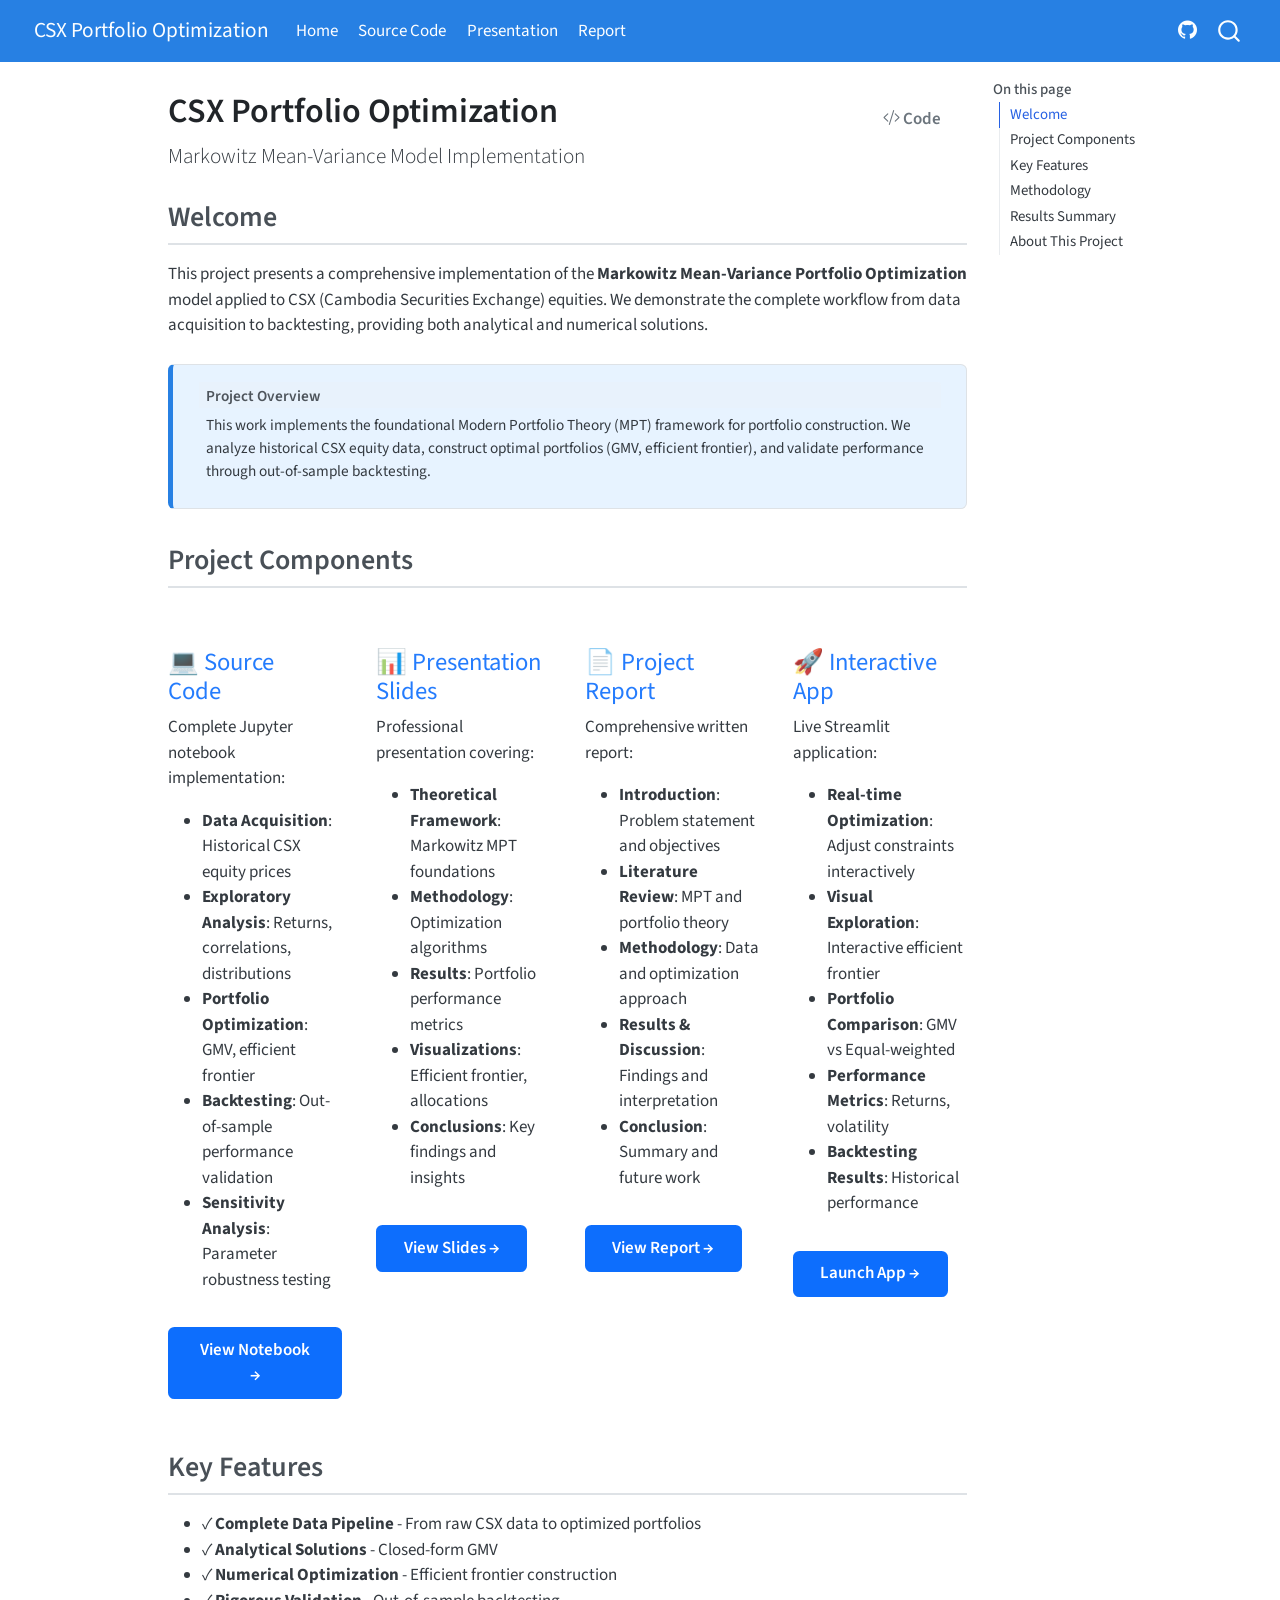
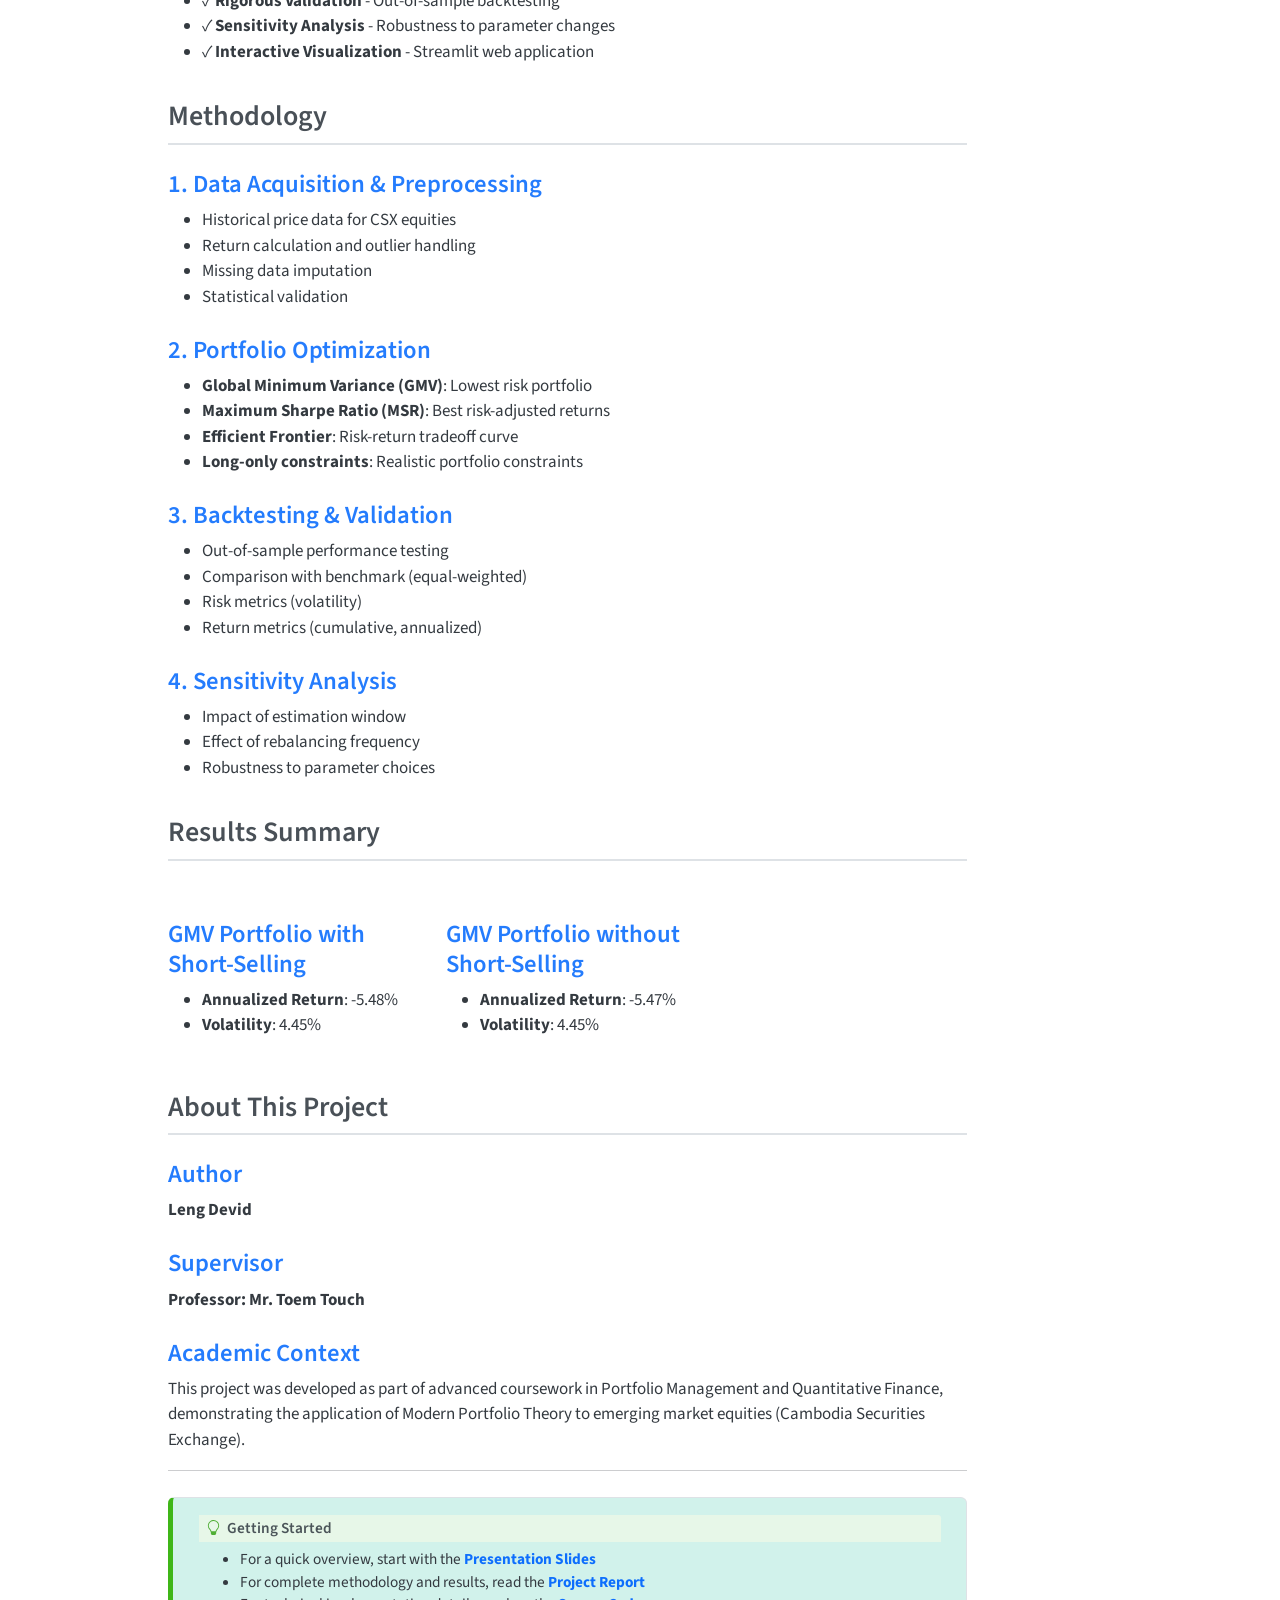
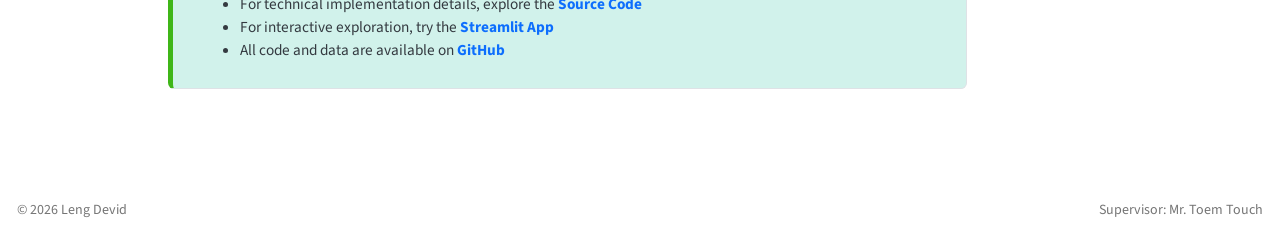
==== commit 968787ce: "change name" ====
--- a/docs/index.html
+++ b/docs/index.html
@@ -224,7 +224,7 @@
 </div>
 </div>
 <div class="callout-body-container callout-body">
-<p>This work implements the foundational Modern Portfolio Theory (MPT) framework for portfolio construction. We analyze historical CSX equity data, construct optimal portfolios (GMV, MSR, efficient frontier), and validate performance through out-of-sample backtesting.</p>
+<p>This work implements the foundational Modern Portfolio Theory (MPT) framework for portfolio construction. We analyze historical CSX equity data, construct optimal portfolios (GMV, efficient frontier), and validate performance through out-of-sample backtesting.</p>
 </div>
 </div>
 </section>
@@ -237,7 +237,7 @@
 <ul>
 <li><strong>Data Acquisition</strong>: Historical CSX equity prices</li>
 <li><strong>Exploratory Analysis</strong>: Returns, correlations, distributions</li>
-<li><strong>Portfolio Optimization</strong>: GMV, MSR, efficient frontier</li>
+<li><strong>Portfolio Optimization</strong>: GMV, efficient frontier</li>
 <li><strong>Backtesting</strong>: Out-of-sample performance validation</li>
 <li><strong>Sensitivity Analysis</strong>: Parameter robustness testing</li>
 </ul>
@@ -268,16 +268,16 @@
 <p><a href="./Project_Report/index.html" class="btn btn-primary">View Report →</a></p>
 </section>
 <section id="interactive-app" class="level3 g-col-3">
-<h3 class="anchored" data-anchor-id="interactive-app">🚀 <a href="https://streamlit.io">Interactive App</a></h3>
+<h3 class="anchored" data-anchor-id="interactive-app">🚀 <a href="https://csxmarkowitzportfoliooptimzation-efpq4vg6kvbfwf6svdikkp.streamlit.app">Interactive App</a></h3>
 <p>Live Streamlit application:</p>
 <ul>
 <li><strong>Real-time Optimization</strong>: Adjust constraints interactively</li>
 <li><strong>Visual Exploration</strong>: Interactive efficient frontier</li>
-<li><strong>Portfolio Comparison</strong>: GMV vs MSR vs Equal-weighted</li>
-<li><strong>Performance Metrics</strong>: Returns, volatility, Sharpe ratio</li>
+<li><strong>Portfolio Comparison</strong>: GMV vs Equal-weighted</li>
+<li><strong>Performance Metrics</strong>: Returns, volatility</li>
 <li><strong>Backtesting Results</strong>: Historical performance</li>
 </ul>
-<p><a href="https://streamlit.io" class="btn btn-primary" target="_blank">Launch App →</a></p>
+<p><a href="https://csxmarkowitzportfoliooptimzation-efpq4vg6kvbfwf6svdikkp.streamlit.app" class="btn btn-primary" target="_blank">Launch App →</a></p>
 </section>
 </div>
 </section>
@@ -285,7 +285,7 @@
 <h2 class="anchored" data-anchor-id="key-features">Key Features</h2>
 <ul>
 <li>✓ <strong>Complete Data Pipeline</strong> - From raw CSX data to optimized portfolios</li>
-<li>✓ <strong>Analytical Solutions</strong> - Closed-form GMV and MSR portfolios</li>
+<li>✓ <strong>Analytical Solutions</strong> - Closed-form GMV</li>
 <li>✓ <strong>Numerical Optimization</strong> - Efficient frontier construction</li>
 <li>✓ <strong>Rigorous Validation</strong> - Out-of-sample backtesting</li>
 <li>✓ <strong>Sensitivity Analysis</strong> - Robustness to parameter changes</li>
@@ -317,7 +317,7 @@
 <ul>
 <li>Out-of-sample performance testing</li>
 <li>Comparison with benchmark (equal-weighted)</li>
-<li>Risk metrics (volatility, max drawdown)</li>
+<li>Risk metrics (volatility)</li>
 <li>Return metrics (cumulative, annualized)</li>
 </ul>
 </section>
@@ -333,31 +333,18 @@
 <section id="results-summary" class="level2">
 <h2 class="anchored" data-anchor-id="results-summary">Results Summary</h2>
 <div class="grid">
-<section id="gmv-portfolio" class="level3 g-col-4">
-<h3 class="anchored" data-anchor-id="gmv-portfolio">GMV Portfolio</h3>
-<ul>
-<li><strong>Annualized Return</strong>: X.XX%</li>
-<li><strong>Volatility</strong>: X.XX%</li>
-<li><strong>Sharpe Ratio</strong>: X.XX</li>
-<li><strong>Max Drawdown</strong>: X.XX%</li>
-</ul>
-</section>
-<section id="msr-portfolio" class="level3 g-col-4">
-<h3 class="anchored" data-anchor-id="msr-portfolio">MSR Portfolio</h3>
-<ul>
-<li><strong>Annualized Return</strong>: X.XX%</li>
-<li><strong>Volatility</strong>: X.XX%</li>
-<li><strong>Sharpe Ratio</strong>: X.XX</li>
-<li><strong>Max Drawdown</strong>: X.XX%</li>
-</ul>
-</section>
-<section id="equal-weighted" class="level3 g-col-4">
-<h3 class="anchored" data-anchor-id="equal-weighted">Equal-Weighted</h3>
-<ul>
-<li><strong>Annualized Return</strong>: X.XX%</li>
-<li><strong>Volatility</strong>: X.XX%</li>
-<li><strong>Sharpe Ratio</strong>: X.XX</li>
-<li><strong>Max Drawdown</strong>: X.XX%</li>
+<section id="gmv-portfolio-with-short-selling" class="level3 g-col-4">
+<h3 class="anchored" data-anchor-id="gmv-portfolio-with-short-selling">GMV Portfolio with Short-Selling</h3>
+<ul>
+<li><strong>Annualized Return</strong>: -5.48%</li>
+<li><strong>Volatility</strong>: 4.45%</li>
+</ul>
+</section>
+<section id="gmv-portfolio-without-short-selling" class="level3 g-col-4">
+<h3 class="anchored" data-anchor-id="gmv-portfolio-without-short-selling">GMV Portfolio without Short-Selling</h3>
+<ul>
+<li><strong>Annualized Return</strong>: -5.47%</li>
+<li><strong>Volatility</strong>: 4.45%</li>
 </ul>
 </section>
 </div>
@@ -370,7 +357,7 @@
 </section>
 <section id="supervisor" class="level3">
 <h3 class="anchored" data-anchor-id="supervisor">Supervisor</h3>
-<p><strong>Professor: Dr.&nbsp;LUEY Sokea</strong></p>
+<p><strong>Professor: Mr.&nbsp;Toem Touch</strong></p>
 </section>
 <section id="academic-context" class="level3">
 <h3 class="anchored" data-anchor-id="academic-context">Academic Context</h3>
@@ -390,7 +377,7 @@
 <li>For a quick overview, start with the <a href="./Presentation_Slide/index.html"><strong>Presentation Slides</strong></a></li>
 <li>For complete methodology and results, read the <a href="./Project_Report/index.html"><strong>Project Report</strong></a></li>
 <li>For technical implementation details, explore the <a href="./Source_Code/CSX_Portfolio_Optimization.html"><strong>Source Code</strong></a></li>
-<li>For interactive exploration, try the <a href="https://streamlit.io"><strong>Streamlit App</strong></a></li>
+<li>For interactive exploration, try the <a href="https://csxmarkowitzportfoliooptimzation-efpq4vg6kvbfwf6svdikkp.streamlit.app"><strong>Streamlit App</strong></a></li>
 <li>All code and data are available on <a href="https://github.com/LENGDEVID/1_CSX_Markowitz_Portfolio_Optimzation"><strong>GitHub</strong></a></li>
 </ul>
 </div>
@@ -870,7 +857,7 @@
 <span id="cb1-9"><a href="#cb1-9" aria-hidden="true" tabindex="-1"></a></span>
 <span id="cb1-10"><a href="#cb1-10" aria-hidden="true" tabindex="-1"></a>::: {.callout-note icon=false}</span>
 <span id="cb1-11"><a href="#cb1-11" aria-hidden="true" tabindex="-1"></a><span class="fu">## Project Overview</span></span>
-<span id="cb1-12"><a href="#cb1-12" aria-hidden="true" tabindex="-1"></a>This work implements the foundational Modern Portfolio Theory (MPT) framework for portfolio construction. We analyze historical CSX equity data, construct optimal portfolios (GMV, MSR, efficient frontier), and validate performance through out-of-sample backtesting.</span>
+<span id="cb1-12"><a href="#cb1-12" aria-hidden="true" tabindex="-1"></a>This work implements the foundational Modern Portfolio Theory (MPT) framework for portfolio construction. We analyze historical CSX equity data, construct optimal portfolios (GMV, efficient frontier), and validate performance through out-of-sample backtesting.</span>
 <span id="cb1-13"><a href="#cb1-13" aria-hidden="true" tabindex="-1"></a>:::</span>
 <span id="cb1-14"><a href="#cb1-14" aria-hidden="true" tabindex="-1"></a></span>
 <span id="cb1-15"><a href="#cb1-15" aria-hidden="true" tabindex="-1"></a><span class="fu">## Project Components</span></span>
@@ -884,7 +871,7 @@
 <span id="cb1-23"><a href="#cb1-23" aria-hidden="true" tabindex="-1"></a></span>
 <span id="cb1-24"><a href="#cb1-24" aria-hidden="true" tabindex="-1"></a><span class="ss">- </span>**Data Acquisition**: Historical CSX equity prices</span>
 <span id="cb1-25"><a href="#cb1-25" aria-hidden="true" tabindex="-1"></a><span class="ss">- </span>**Exploratory Analysis**: Returns, correlations, distributions</span>
-<span id="cb1-26"><a href="#cb1-26" aria-hidden="true" tabindex="-1"></a><span class="ss">- </span>**Portfolio Optimization**: GMV, MSR, efficient frontier</span>
+<span id="cb1-26"><a href="#cb1-26" aria-hidden="true" tabindex="-1"></a><span class="ss">- </span>**Portfolio Optimization**: GMV, efficient frontier</span>
 <span id="cb1-27"><a href="#cb1-27" aria-hidden="true" tabindex="-1"></a><span class="ss">- </span>**Backtesting**: Out-of-sample performance validation</span>
 <span id="cb1-28"><a href="#cb1-28" aria-hidden="true" tabindex="-1"></a><span class="ss">- </span>**Sensitivity Analysis**: Parameter robustness testing</span>
 <span id="cb1-29"><a href="#cb1-29" aria-hidden="true" tabindex="-1"></a></span>
@@ -920,17 +907,17 @@
 <span id="cb1-59"><a href="#cb1-59" aria-hidden="true" tabindex="-1"></a>:::</span>
 <span id="cb1-60"><a href="#cb1-60" aria-hidden="true" tabindex="-1"></a></span>
 <span id="cb1-61"><a href="#cb1-61" aria-hidden="true" tabindex="-1"></a>::: {.g-col-3}</span>
-<span id="cb1-62"><a href="#cb1-62" aria-hidden="true" tabindex="-1"></a><span class="fu">### 🚀 [Interactive App](https://streamlit.io)</span></span>
+<span id="cb1-62"><a href="#cb1-62" aria-hidden="true" tabindex="-1"></a><span class="fu">### 🚀 [Interactive App](https://csxmarkowitzportfoliooptimzation-efpq4vg6kvbfwf6svdikkp.streamlit.app)</span></span>
 <span id="cb1-63"><a href="#cb1-63" aria-hidden="true" tabindex="-1"></a></span>
 <span id="cb1-64"><a href="#cb1-64" aria-hidden="true" tabindex="-1"></a>Live Streamlit application:</span>
 <span id="cb1-65"><a href="#cb1-65" aria-hidden="true" tabindex="-1"></a></span>
 <span id="cb1-66"><a href="#cb1-66" aria-hidden="true" tabindex="-1"></a><span class="ss">- </span>**Real-time Optimization**: Adjust constraints interactively</span>
 <span id="cb1-67"><a href="#cb1-67" aria-hidden="true" tabindex="-1"></a><span class="ss">- </span>**Visual Exploration**: Interactive efficient frontier</span>
-<span id="cb1-68"><a href="#cb1-68" aria-hidden="true" tabindex="-1"></a><span class="ss">- </span>**Portfolio Comparison**: GMV vs MSR vs Equal-weighted</span>
-<span id="cb1-69"><a href="#cb1-69" aria-hidden="true" tabindex="-1"></a><span class="ss">- </span>**Performance Metrics**: Returns, volatility, Sharpe ratio</span>
+<span id="cb1-68"><a href="#cb1-68" aria-hidden="true" tabindex="-1"></a><span class="ss">- </span>**Portfolio Comparison**: GMV vs Equal-weighted</span>
+<span id="cb1-69"><a href="#cb1-69" aria-hidden="true" tabindex="-1"></a><span class="ss">- </span>**Performance Metrics**: Returns, volatility</span>
 <span id="cb1-70"><a href="#cb1-70" aria-hidden="true" tabindex="-1"></a><span class="ss">- </span>**Backtesting Results**: Historical performance</span>
 <span id="cb1-71"><a href="#cb1-71" aria-hidden="true" tabindex="-1"></a></span>
-<span id="cb1-72"><a href="#cb1-72" aria-hidden="true" tabindex="-1"></a><span class="co">[</span><span class="ot">Launch App →</span><span class="co">](https://streamlit.io)</span>{.btn .btn-primary target="_blank"}</span>
+<span id="cb1-72"><a href="#cb1-72" aria-hidden="true" tabindex="-1"></a><span class="co">[</span><span class="ot">Launch App →</span><span class="co">](https://csxmarkowitzportfoliooptimzation-efpq4vg6kvbfwf6svdikkp.streamlit.app)</span>{.btn .btn-primary target="_blank"}</span>
 <span id="cb1-73"><a href="#cb1-73" aria-hidden="true" tabindex="-1"></a>:::</span>
 <span id="cb1-74"><a href="#cb1-74" aria-hidden="true" tabindex="-1"></a></span>
 <span id="cb1-75"><a href="#cb1-75" aria-hidden="true" tabindex="-1"></a>:::</span>
@@ -938,7 +925,7 @@
 <span id="cb1-77"><a href="#cb1-77" aria-hidden="true" tabindex="-1"></a><span class="fu">## Key Features</span></span>
 <span id="cb1-78"><a href="#cb1-78" aria-hidden="true" tabindex="-1"></a></span>
 <span id="cb1-79"><a href="#cb1-79" aria-hidden="true" tabindex="-1"></a><span class="ss">- </span>✓ **Complete Data Pipeline** - From raw CSX data to optimized portfolios</span>
-<span id="cb1-80"><a href="#cb1-80" aria-hidden="true" tabindex="-1"></a><span class="ss">- </span>✓ **Analytical Solutions** - Closed-form GMV and MSR portfolios</span>
+<span id="cb1-80"><a href="#cb1-80" aria-hidden="true" tabindex="-1"></a><span class="ss">- </span>✓ **Analytical Solutions** - Closed-form GMV </span>
 <span id="cb1-81"><a href="#cb1-81" aria-hidden="true" tabindex="-1"></a><span class="ss">- </span>✓ **Numerical Optimization** - Efficient frontier construction</span>
 <span id="cb1-82"><a href="#cb1-82" aria-hidden="true" tabindex="-1"></a><span class="ss">- </span>✓ **Rigorous Validation** - Out-of-sample backtesting</span>
 <span id="cb1-83"><a href="#cb1-83" aria-hidden="true" tabindex="-1"></a><span class="ss">- </span>✓ **Sensitivity Analysis** - Robustness to parameter changes</span>
@@ -961,7 +948,7 @@
 <span id="cb1-100"><a href="#cb1-100" aria-hidden="true" tabindex="-1"></a><span class="fu">### 3. Backtesting &amp; Validation</span></span>
 <span id="cb1-101"><a href="#cb1-101" aria-hidden="true" tabindex="-1"></a><span class="ss">- </span>Out-of-sample performance testing</span>
 <span id="cb1-102"><a href="#cb1-102" aria-hidden="true" tabindex="-1"></a><span class="ss">- </span>Comparison with benchmark (equal-weighted)</span>
-<span id="cb1-103"><a href="#cb1-103" aria-hidden="true" tabindex="-1"></a><span class="ss">- </span>Risk metrics (volatility, max drawdown)</span>
+<span id="cb1-103"><a href="#cb1-103" aria-hidden="true" tabindex="-1"></a><span class="ss">- </span>Risk metrics (volatility)</span>
 <span id="cb1-104"><a href="#cb1-104" aria-hidden="true" tabindex="-1"></a><span class="ss">- </span>Return metrics (cumulative, annualized)</span>
 <span id="cb1-105"><a href="#cb1-105" aria-hidden="true" tabindex="-1"></a></span>
 <span id="cb1-106"><a href="#cb1-106" aria-hidden="true" tabindex="-1"></a><span class="fu">### 4. Sensitivity Analysis</span></span>
@@ -974,52 +961,42 @@
 <span id="cb1-113"><a href="#cb1-113" aria-hidden="true" tabindex="-1"></a>::: {.grid}</span>
 <span id="cb1-114"><a href="#cb1-114" aria-hidden="true" tabindex="-1"></a></span>
 <span id="cb1-115"><a href="#cb1-115" aria-hidden="true" tabindex="-1"></a>::: {.g-col-4}</span>
-<span id="cb1-116"><a href="#cb1-116" aria-hidden="true" tabindex="-1"></a><span class="fu">### GMV Portfolio</span></span>
-<span id="cb1-117"><a href="#cb1-117" aria-hidden="true" tabindex="-1"></a><span class="ss">- </span>**Annualized Return**: X.XX%</span>
-<span id="cb1-118"><a href="#cb1-118" aria-hidden="true" tabindex="-1"></a><span class="ss">- </span>**Volatility**: X.XX%</span>
-<span id="cb1-119"><a href="#cb1-119" aria-hidden="true" tabindex="-1"></a><span class="ss">- </span>**Sharpe Ratio**: X.XX</span>
-<span id="cb1-120"><a href="#cb1-120" aria-hidden="true" tabindex="-1"></a><span class="ss">- </span>**Max Drawdown**: X.XX%</span>
-<span id="cb1-121"><a href="#cb1-121" aria-hidden="true" tabindex="-1"></a>:::</span>
-<span id="cb1-122"><a href="#cb1-122" aria-hidden="true" tabindex="-1"></a></span>
-<span id="cb1-123"><a href="#cb1-123" aria-hidden="true" tabindex="-1"></a>::: {.g-col-4}</span>
-<span id="cb1-124"><a href="#cb1-124" aria-hidden="true" tabindex="-1"></a><span class="fu">### MSR Portfolio</span></span>
-<span id="cb1-125"><a href="#cb1-125" aria-hidden="true" tabindex="-1"></a><span class="ss">- </span>**Annualized Return**: X.XX%</span>
-<span id="cb1-126"><a href="#cb1-126" aria-hidden="true" tabindex="-1"></a><span class="ss">- </span>**Volatility**: X.XX%</span>
-<span id="cb1-127"><a href="#cb1-127" aria-hidden="true" tabindex="-1"></a><span class="ss">- </span>**Sharpe Ratio**: X.XX</span>
-<span id="cb1-128"><a href="#cb1-128" aria-hidden="true" tabindex="-1"></a><span class="ss">- </span>**Max Drawdown**: X.XX%</span>
+<span id="cb1-116"><a href="#cb1-116" aria-hidden="true" tabindex="-1"></a><span class="fu">### GMV Portfolio with Short-Selling</span></span>
+<span id="cb1-117"><a href="#cb1-117" aria-hidden="true" tabindex="-1"></a><span class="ss">- </span>**Annualized Return**: -5.48%</span>
+<span id="cb1-118"><a href="#cb1-118" aria-hidden="true" tabindex="-1"></a><span class="ss">- </span>**Volatility**: 4.45%</span>
+<span id="cb1-119"><a href="#cb1-119" aria-hidden="true" tabindex="-1"></a>:::</span>
+<span id="cb1-120"><a href="#cb1-120" aria-hidden="true" tabindex="-1"></a></span>
+<span id="cb1-121"><a href="#cb1-121" aria-hidden="true" tabindex="-1"></a></span>
+<span id="cb1-122"><a href="#cb1-122" aria-hidden="true" tabindex="-1"></a>::: {.g-col-4}</span>
+<span id="cb1-123"><a href="#cb1-123" aria-hidden="true" tabindex="-1"></a><span class="fu">### GMV Portfolio without Short-Selling</span></span>
+<span id="cb1-124"><a href="#cb1-124" aria-hidden="true" tabindex="-1"></a><span class="ss">- </span>**Annualized Return**: -5.47%</span>
+<span id="cb1-125"><a href="#cb1-125" aria-hidden="true" tabindex="-1"></a><span class="ss">- </span>**Volatility**: 4.45%</span>
+<span id="cb1-126"><a href="#cb1-126" aria-hidden="true" tabindex="-1"></a>:::</span>
+<span id="cb1-127"><a href="#cb1-127" aria-hidden="true" tabindex="-1"></a></span>
+<span id="cb1-128"><a href="#cb1-128" aria-hidden="true" tabindex="-1"></a></span>
 <span id="cb1-129"><a href="#cb1-129" aria-hidden="true" tabindex="-1"></a>:::</span>
 <span id="cb1-130"><a href="#cb1-130" aria-hidden="true" tabindex="-1"></a></span>
-<span id="cb1-131"><a href="#cb1-131" aria-hidden="true" tabindex="-1"></a>::: {.g-col-4}</span>
-<span id="cb1-132"><a href="#cb1-132" aria-hidden="true" tabindex="-1"></a><span class="fu">### Equal-Weighted</span></span>
-<span id="cb1-133"><a href="#cb1-133" aria-hidden="true" tabindex="-1"></a><span class="ss">- </span>**Annualized Return**: X.XX%</span>
-<span id="cb1-134"><a href="#cb1-134" aria-hidden="true" tabindex="-1"></a><span class="ss">- </span>**Volatility**: X.XX%</span>
-<span id="cb1-135"><a href="#cb1-135" aria-hidden="true" tabindex="-1"></a><span class="ss">- </span>**Sharpe Ratio**: X.XX</span>
-<span id="cb1-136"><a href="#cb1-136" aria-hidden="true" tabindex="-1"></a><span class="ss">- </span>**Max Drawdown**: X.XX%</span>
-<span id="cb1-137"><a href="#cb1-137" aria-hidden="true" tabindex="-1"></a>:::</span>
+<span id="cb1-131"><a href="#cb1-131" aria-hidden="true" tabindex="-1"></a><span class="fu">## About This Project</span></span>
+<span id="cb1-132"><a href="#cb1-132" aria-hidden="true" tabindex="-1"></a></span>
+<span id="cb1-133"><a href="#cb1-133" aria-hidden="true" tabindex="-1"></a><span class="fu">### Author</span></span>
+<span id="cb1-134"><a href="#cb1-134" aria-hidden="true" tabindex="-1"></a>**Leng Devid**</span>
+<span id="cb1-135"><a href="#cb1-135" aria-hidden="true" tabindex="-1"></a></span>
+<span id="cb1-136"><a href="#cb1-136" aria-hidden="true" tabindex="-1"></a><span class="fu">### Supervisor</span></span>
+<span id="cb1-137"><a href="#cb1-137" aria-hidden="true" tabindex="-1"></a>**Professor: Mr. Toem Touch**</span>
 <span id="cb1-138"><a href="#cb1-138" aria-hidden="true" tabindex="-1"></a></span>
-<span id="cb1-139"><a href="#cb1-139" aria-hidden="true" tabindex="-1"></a>:::</span>
-<span id="cb1-140"><a href="#cb1-140" aria-hidden="true" tabindex="-1"></a></span>
-<span id="cb1-141"><a href="#cb1-141" aria-hidden="true" tabindex="-1"></a><span class="fu">## About This Project</span></span>
-<span id="cb1-142"><a href="#cb1-142" aria-hidden="true" tabindex="-1"></a></span>
-<span id="cb1-143"><a href="#cb1-143" aria-hidden="true" tabindex="-1"></a><span class="fu">### Author</span></span>
-<span id="cb1-144"><a href="#cb1-144" aria-hidden="true" tabindex="-1"></a>**Leng Devid**</span>
-<span id="cb1-145"><a href="#cb1-145" aria-hidden="true" tabindex="-1"></a></span>
-<span id="cb1-146"><a href="#cb1-146" aria-hidden="true" tabindex="-1"></a><span class="fu">### Supervisor</span></span>
-<span id="cb1-147"><a href="#cb1-147" aria-hidden="true" tabindex="-1"></a>**Professor: Dr. LUEY Sokea**</span>
-<span id="cb1-148"><a href="#cb1-148" aria-hidden="true" tabindex="-1"></a></span>
-<span id="cb1-149"><a href="#cb1-149" aria-hidden="true" tabindex="-1"></a><span class="fu">### Academic Context</span></span>
-<span id="cb1-150"><a href="#cb1-150" aria-hidden="true" tabindex="-1"></a>This project was developed as part of advanced coursework in Portfolio Management and Quantitative Finance, demonstrating the application of Modern Portfolio Theory to emerging market equities (Cambodia Securities Exchange).</span>
-<span id="cb1-151"><a href="#cb1-151" aria-hidden="true" tabindex="-1"></a></span>
-<span id="cb1-152"><a href="#cb1-152" aria-hidden="true" tabindex="-1"></a>---</span>
-<span id="cb1-153"><a href="#cb1-153" aria-hidden="true" tabindex="-1"></a></span>
-<span id="cb1-154"><a href="#cb1-154" aria-hidden="true" tabindex="-1"></a>::: {.callout-tip}</span>
-<span id="cb1-155"><a href="#cb1-155" aria-hidden="true" tabindex="-1"></a><span class="fu">## Getting Started</span></span>
-<span id="cb1-156"><a href="#cb1-156" aria-hidden="true" tabindex="-1"></a><span class="ss">- </span>For a quick overview, start with the <span class="co">[</span><span class="ot">**Presentation Slides**</span><span class="co">](Presentation_Slide/index.qmd)</span></span>
-<span id="cb1-157"><a href="#cb1-157" aria-hidden="true" tabindex="-1"></a><span class="ss">- </span>For complete methodology and results, read the <span class="co">[</span><span class="ot">**Project Report**</span><span class="co">](Project_Report/index.qmd)</span></span>
-<span id="cb1-158"><a href="#cb1-158" aria-hidden="true" tabindex="-1"></a><span class="ss">- </span>For technical implementation details, explore the <span class="co">[</span><span class="ot">**Source Code**</span><span class="co">](Source_Code/CSX_Portfolio_Optimization.ipynb)</span></span>
-<span id="cb1-159"><a href="#cb1-159" aria-hidden="true" tabindex="-1"></a><span class="ss">- </span>For interactive exploration, try the <span class="co">[</span><span class="ot">**Streamlit App**</span><span class="co">](https://streamlit.io)</span></span>
-<span id="cb1-160"><a href="#cb1-160" aria-hidden="true" tabindex="-1"></a><span class="ss">- </span>All code and data are available on <span class="co">[</span><span class="ot">**GitHub**</span><span class="co">](https://github.com/LENGDEVID/1_CSX_Markowitz_Portfolio_Optimzation)</span></span>
-<span id="cb1-161"><a href="#cb1-161" aria-hidden="true" tabindex="-1"></a>:::</span></code></pre></div><button title="Copy to Clipboard" class="code-copy-button" data-in-quarto-modal=""><i class="bi"></i></button></div>
+<span id="cb1-139"><a href="#cb1-139" aria-hidden="true" tabindex="-1"></a><span class="fu">### Academic Context</span></span>
+<span id="cb1-140"><a href="#cb1-140" aria-hidden="true" tabindex="-1"></a>This project was developed as part of advanced coursework in Portfolio Management and Quantitative Finance, demonstrating the application of Modern Portfolio Theory to emerging market equities (Cambodia Securities Exchange).</span>
+<span id="cb1-141"><a href="#cb1-141" aria-hidden="true" tabindex="-1"></a></span>
+<span id="cb1-142"><a href="#cb1-142" aria-hidden="true" tabindex="-1"></a>---</span>
+<span id="cb1-143"><a href="#cb1-143" aria-hidden="true" tabindex="-1"></a></span>
+<span id="cb1-144"><a href="#cb1-144" aria-hidden="true" tabindex="-1"></a>::: {.callout-tip}</span>
+<span id="cb1-145"><a href="#cb1-145" aria-hidden="true" tabindex="-1"></a><span class="fu">## Getting Started</span></span>
+<span id="cb1-146"><a href="#cb1-146" aria-hidden="true" tabindex="-1"></a><span class="ss">- </span>For a quick overview, start with the <span class="co">[</span><span class="ot">**Presentation Slides**</span><span class="co">](Presentation_Slide/index.qmd)</span></span>
+<span id="cb1-147"><a href="#cb1-147" aria-hidden="true" tabindex="-1"></a><span class="ss">- </span>For complete methodology and results, read the <span class="co">[</span><span class="ot">**Project Report**</span><span class="co">](Project_Report/index.qmd)</span></span>
+<span id="cb1-148"><a href="#cb1-148" aria-hidden="true" tabindex="-1"></a><span class="ss">- </span>For technical implementation details, explore the <span class="co">[</span><span class="ot">**Source Code**</span><span class="co">](Source_Code/CSX_Portfolio_Optimization.ipynb)</span></span>
+<span id="cb1-149"><a href="#cb1-149" aria-hidden="true" tabindex="-1"></a><span class="ss">- </span>For interactive exploration, try the <span class="co">[</span><span class="ot">**Streamlit App**</span><span class="co">](https://csxmarkowitzportfoliooptimzation-efpq4vg6kvbfwf6svdikkp.streamlit.app)</span></span>
+<span id="cb1-150"><a href="#cb1-150" aria-hidden="true" tabindex="-1"></a><span class="ss">- </span>All code and data are available on <span class="co">[</span><span class="ot">**GitHub**</span><span class="co">](https://github.com/LENGDEVID/1_CSX_Markowitz_Portfolio_Optimzation)</span></span>
+<span id="cb1-151"><a href="#cb1-151" aria-hidden="true" tabindex="-1"></a>:::</span></code></pre></div><button title="Copy to Clipboard" class="code-copy-button" data-in-quarto-modal=""><i class="bi"></i></button></div>
 </div></div></div></div></div>
 </div> <!-- /content -->
 <footer class="footer">
@@ -1031,7 +1008,7 @@
       &nbsp;
     </div>
     <div class="nav-footer-right">
-<p>Supervisor: Dr.&nbsp;LUEY Sokea</p>
+<p>Supervisor: Mr.&nbsp;Toem Touch</p>
 </div>
   </div>
 </footer>
